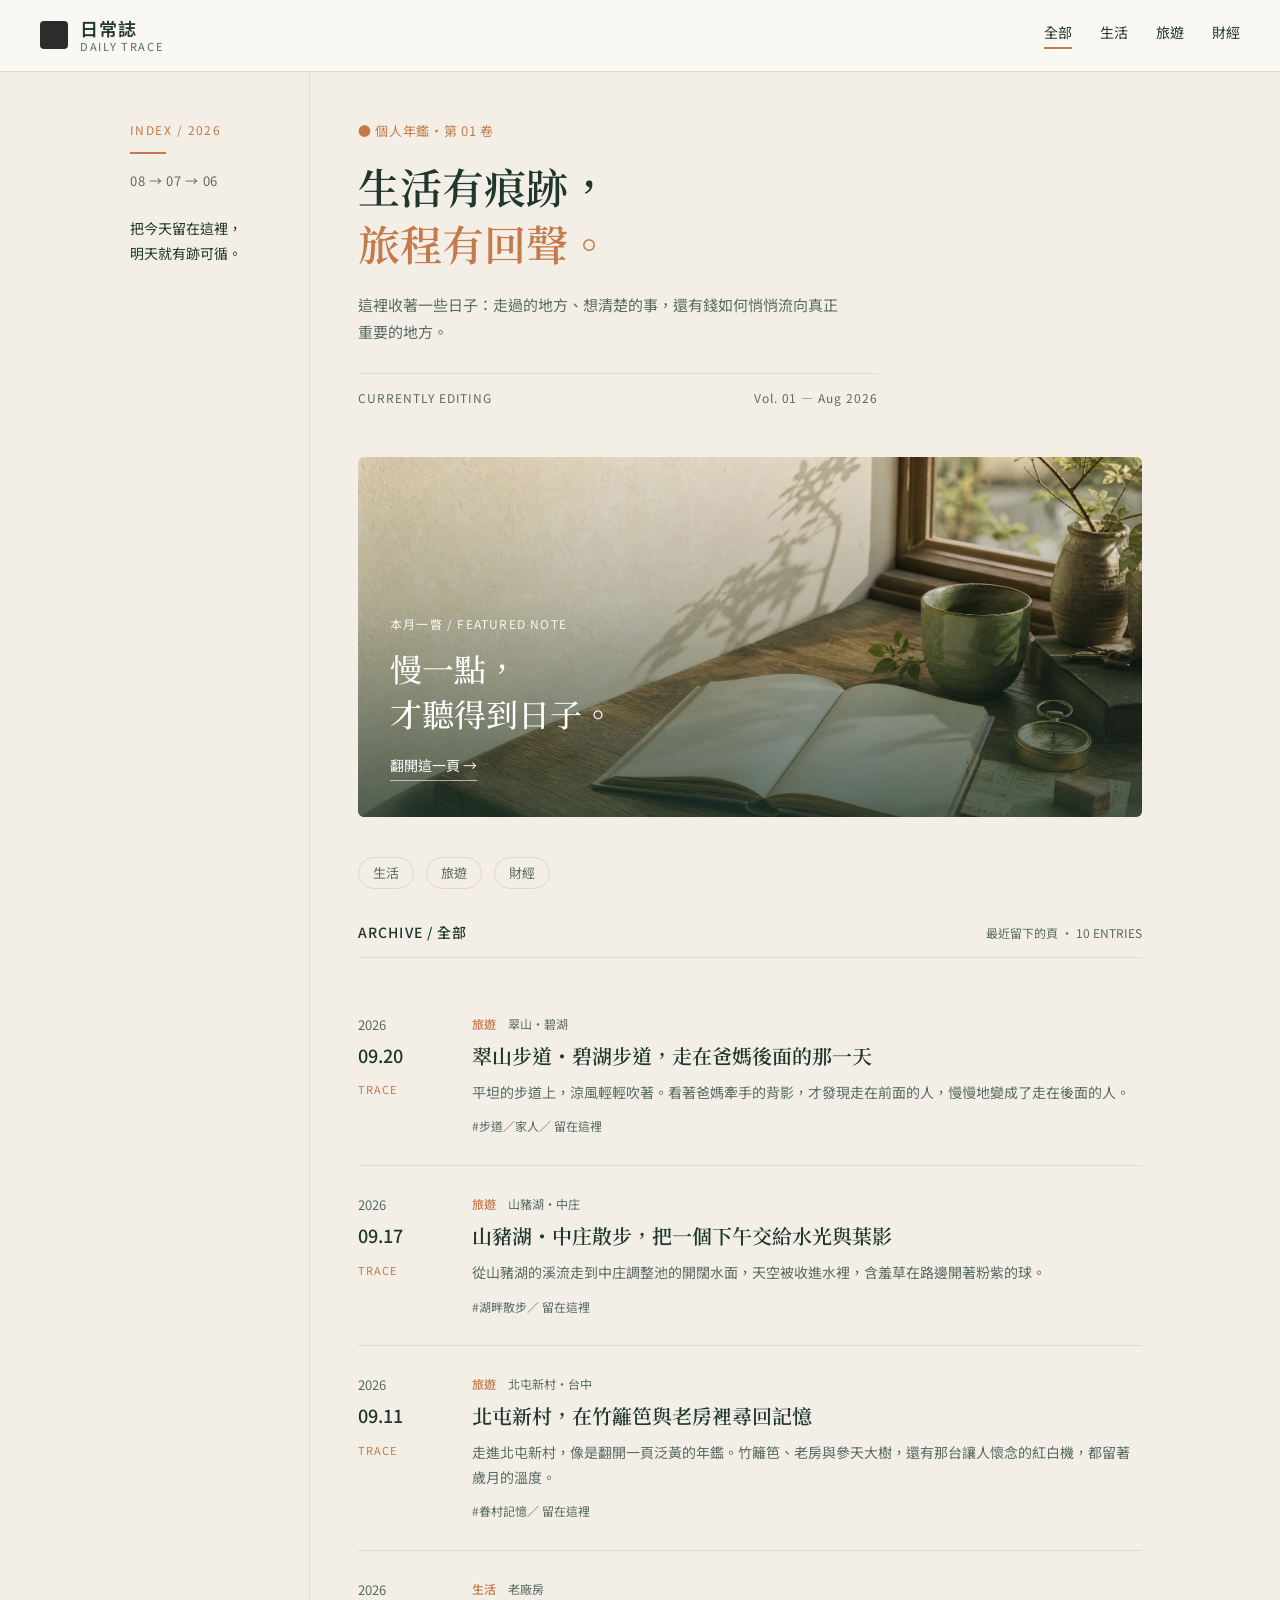
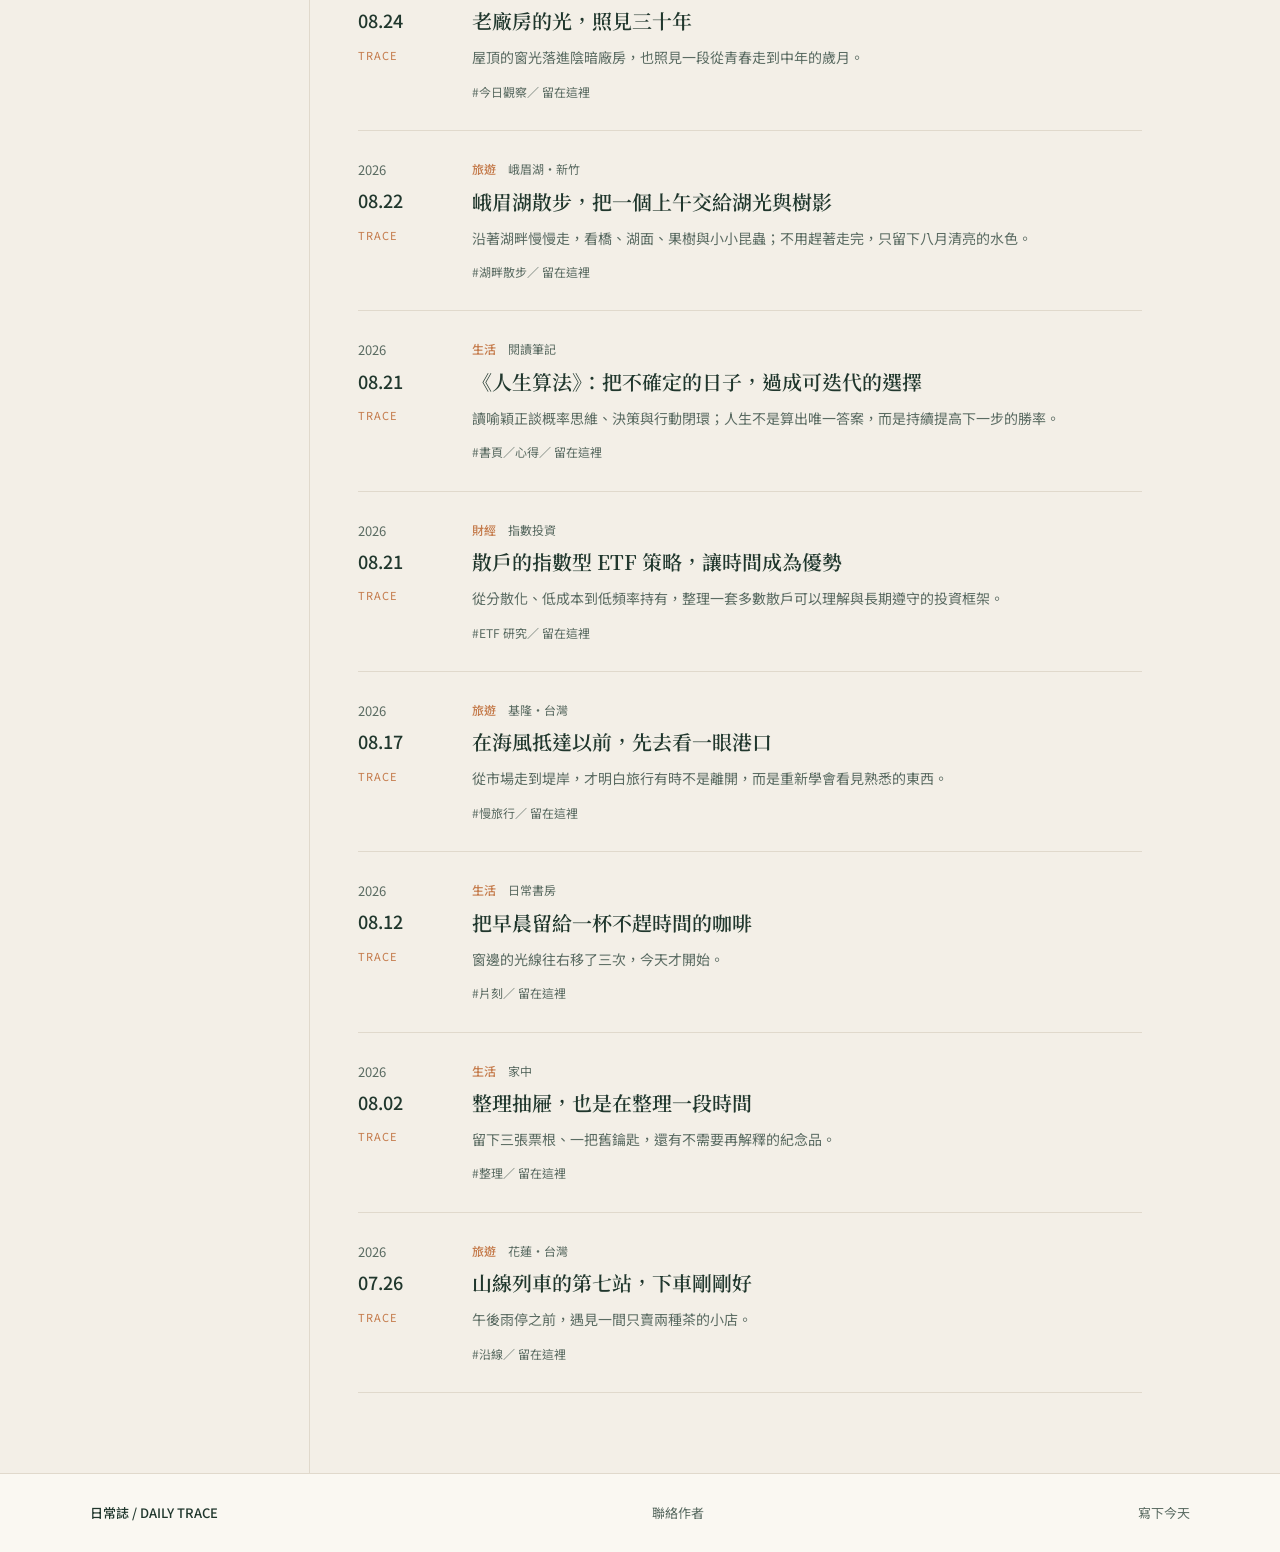
==== index.html @ a3ac6ca4 "etf" ====
<!DOCTYPE html>
<html lang="zh-Hant">
<head>
  <meta charset="UTF-8">
  <meta name="viewport" content="width=device-width, initial-scale=1.0">
  <title>日常誌｜生活・旅遊・財經記錄</title>
  <link rel="preconnect" href="https://fonts.googleapis.com">
  <link rel="preconnect" href="https://fonts.gstatic.com" crossorigin>
  <link href="https://fonts.googleapis.com/css2?family=Noto+Sans+TC:wght@300;400;500;700&family=Noto+Serif+TC:wght@400;600;700&display=swap" rel="stylesheet">
  <link rel="stylesheet" href="style.css">
</head>
<body>

  <!-- 頂部導覽 -->
  <header class="site-header">
    <div class="logo">
      <div class="logo-mark"></div>
      <div class="logo-text">
        <span class="zh">日常誌</span>
        <span class="en">DAILY TRACE</span>
      </div>
    </div>
    <nav class="nav" id="main-nav">
      <a href="#" data-filter="all" class="active">全部</a>
      <a href="#" data-filter="life">生活</a>
      <a href="#" data-filter="travel">旅遊</a>
      <a href="#" data-filter="finance">財經</a>
    </nav>
  </header>

  <main class="layout">
    <!-- 左側邊欄 -->
    <aside class="sidebar">
      <div class="index-label">INDEX / 2026</div>
      <div class="index-line"></div>
      <div class="index-nums">08 → 07 → 06</div>
      <p class="sidebar-quote">把今天留在這裡，<br>明天就有跡可循。</p>
    </aside>

    <!-- 主要內容 -->
    <section class="content">
      <div class="intro">
        <div class="volume">● 個人年鑑・第 01 卷</div>
        <h1 class="main-title">
          生活有痕跡，<br>
          <span class="accent">旅程有回聲。</span>
        </h1>
        <p class="subtitle">
          這裡收著一些日子：走過的地方、想清楚的事，還有錢如何悄悄流向真正重要的地方。
        </p>
        <div class="meta-row">
          <span>CURRENTLY EDITING</span>
          <span>Vol. 01 — Aug 2026</span>
        </div>
      </div>

      <!-- 本月精選 -->
      <article class="featured">
        <div class="featured-image">
          <!-- 請把精選圖片命名為 hero.jpg 放在 images 資料夾 -->
          <img src="images/hero.jpg" alt="本月精選" onerror="this.style.display='none'">
          <div class="featured-overlay">
            <div class="featured-label">本月一瞥 / FEATURED NOTE</div>
            <h2>慢一點，<br>才聽得到日子。</h2>
            <a href="#post-featured" class="read-link">翻開這一頁 →</a>
          </div>
        </div>
      </article>

      <!-- 分類標籤 -->
      <div class="category-bar" id="cat-bar">
        <span class="cat" data-filter="life">生活</span>
        <span class="cat" data-filter="travel">旅遊</span>
        <span class="cat" data-filter="finance">財經</span>
      </div>

      <!-- 文章列表 -->
      <div class="archive-header">
        <h3 id="archive-title">ARCHIVE / 全部</h3>
        <div class="archive-meta" id="archive-meta">最近留下的頁 · 10 ENTRIES</div>
      </div>

      <div class="entry-list" id="all">

        <!-- 文章：翠山・碧湖 -->
        <article class="entry" data-cat="travel">
          <div class="entry-date">
            <span class="year">2026</span>
            <span class="day">09.20</span>
            <span class="trace">TRACE</span>
          </div>
          <div class="entry-body">
            <div class="entry-meta">
              <span class="tag">旅遊</span>
              <span class="place">翠山・碧湖</span>
            </div>
            <h3><a href="posts/2026-09-20-cuishan.html">翠山步道・碧湖步道，走在爸媽後面的那一天</a></h3>
            <p>平坦的步道上，涼風輕輕吹著。看著爸媽牽手的背影，才發現走在前面的人，慢慢地變成了走在後面的人。</p>
            <div class="entry-footer">#步道／家人／ 留在這裡</div>
          </div>
        </article>


        <!-- 文章：山豬湖・中庄 -->
        <article class="entry" data-cat="travel">
          <div class="entry-date">
            <span class="year">2026</span>
            <span class="day">09.17</span>
            <span class="trace">TRACE</span>
          </div>
          <div class="entry-body">
            <div class="entry-meta">
              <span class="tag">旅遊</span>
              <span class="place">山豬湖・中庄</span>
            </div>
            <h3><a href="posts/2026-09-17-shanzhu.html">山豬湖・中庄散步，把一個下午交給水光與葉影</a></h3>
            <p>從山豬湖的溪流走到中庄調整池的開闊水面，天空被收進水裡，含羞草在路邊開著粉紫的球。</p>
            <div class="entry-footer">#湖畔散步／ 留在這裡</div>
          </div>
        </article>

        <!-- 文章：北屯新村 -->
        <article class="entry" data-cat="travel">
          <div class="entry-date">
            <span class="year">2026</span>
            <span class="day">09.11</span>
            <span class="trace">TRACE</span>
          </div>
          <div class="entry-body">
            <div class="entry-meta">
              <span class="tag">旅遊</span>
              <span class="place">北屯新村・台中</span>
            </div>
            <h3><a href="posts/2026-09-11-beitun.html">北屯新村，在竹籬笆與老房裡尋回記憶</a></h3>
            <p>走進北屯新村，像是翻開一頁泛黃的年鑑。竹籬笆、老房與參天大樹，還有那台讓人懷念的紅白機，都留著歲月的溫度。</p>
            <div class="entry-footer">#眷村記憶／ 留在這裡</div>
          </div>
        </article>

        <!-- 文章 2 -->
        <article class="entry" data-cat="life">
          <div class="entry-date">
            <span class="year">2026</span>
            <span class="day">08.24</span>
            <span class="trace">TRACE</span>
          </div>
          <div class="entry-body">
            <div class="entry-meta">
              <span class="tag">生活</span>
              <span class="place">老廠房</span>
            </div>
            <h3><a href="posts/2026-08-24-factory.html">老廠房的光，照見三十年</a></h3>
            <p>屋頂的窗光落進陰暗廠房，也照見一段從青春走到中年的歲月。</p>
            <div class="entry-footer">#今日觀察／ 留在這裡</div>
          </div>
        </article>

        <!-- 文章 3 -->
        <article class="entry" data-cat="travel">
          <div class="entry-date">
            <span class="year">2026</span>
            <span class="day">08.22</span>
            <span class="trace">TRACE</span>
          </div>
          <div class="entry-body">
            <div class="entry-meta">
              <span class="tag">旅遊</span>
              <span class="place">峨眉湖・新竹</span>
            </div>
            <h3><a href="posts/2026-08-22-emei.html">峨眉湖散步，把一個上午交給湖光與樹影</a></h3>
            <p>沿著湖畔慢慢走，看橋、湖面、果樹與小小昆蟲；不用趕著走完，只留下八月清亮的水色。</p>
            <div class="entry-footer">#湖畔散步／ 留在這裡</div>
          </div>
        </article>

        <!-- 文章 4 -->
        <article class="entry" data-cat="life">
          <div class="entry-date">
            <span class="year">2026</span>
            <span class="day">08.21</span>
            <span class="trace">TRACE</span>
          </div>
          <div class="entry-body">
            <div class="entry-meta">
              <span class="tag">生活</span>
              <span class="place">閱讀筆記</span>
            </div>
            <h3><a href="#">《人生算法》：把不確定的日子，過成可迭代的選擇</a></h3>
            <p>讀喻穎正談概率思維、決策與行動閉環；人生不是算出唯一答案，而是持續提高下一步的勝率。</p>
            <div class="entry-footer">#書頁／心得／ 留在這裡</div>
          </div>
        </article>

        <!-- 文章 5 -->
        <article class="entry" data-cat="finance">
          <div class="entry-date">
            <span class="year">2026</span>
            <span class="day">08.21</span>
            <span class="trace">TRACE</span>
          </div>
          <div class="entry-body">
            <div class="entry-meta">
              <span class="tag">財經</span>
              <span class="place">指數投資</span>
            </div>

            <h3><a href="posts/2026-08-21-etf.html">散戶的指數型 ETF 策略，讓時間成為優勢</a></h3>
            <p>從分散化、低成本到低頻率持有，整理一套多數散戶可以理解與長期遵守的投資框架。</p>
            <div class="entry-footer">#ETF 研究／ 留在這裡</div>
          </div>
        </article>

        <!-- 文章 6 -->
        <article class="entry" data-cat="travel">
          <div class="entry-date">
            <span class="year">2026</span>
            <span class="day">08.17</span>
            <span class="trace">TRACE</span>
          </div>
          <div class="entry-body">
            <div class="entry-meta">
              <span class="tag">旅遊</span>
              <span class="place">基隆・台灣</span>
            </div>
            <h3><a href="#">在海風抵達以前，先去看一眼港口</a></h3>
            <p>從市場走到堤岸，才明白旅行有時不是離開，而是重新學會看見熟悉的東西。</p>
            <div class="entry-footer">#慢旅行／ 留在這裡</div>
          </div>
        </article>

        <!-- 文章 7 -->
        <article class="entry" data-cat="life">
          <div class="entry-date">
            <span class="year">2026</span>
            <span class="day">08.12</span>
            <span class="trace">TRACE</span>
          </div>
          <div class="entry-body">
            <div class="entry-meta">
              <span class="tag">生活</span>
              <span class="place">日常書房</span>
            </div>
            <h3><a href="#">把早晨留給一杯不趕時間的咖啡</a></h3>
            <p>窗邊的光線往右移了三次，今天才開始。</p>
            <div class="entry-footer">#片刻／ 留在這裡</div>
          </div>
        </article>

        <!-- 文章 8 -->
        <article class="entry" data-cat="life">
          <div class="entry-date">
            <span class="year">2026</span>
            <span class="day">08.02</span>
            <span class="trace">TRACE</span>
          </div>
          <div class="entry-body">
            <div class="entry-meta">
              <span class="tag">生活</span>
              <span class="place">家中</span>
            </div>
            <h3><a href="#">整理抽屜，也是在整理一段時間</a></h3>
            <p>留下三張票根、一把舊鑰匙，還有不需要再解釋的紀念品。</p>
            <div class="entry-footer">#整理／ 留在這裡</div>
          </div>
        </article>

        <!-- 文章 9 -->
        <article class="entry" data-cat="travel">
          <div class="entry-date">
            <span class="year">2026</span>
            <span class="day">07.26</span>
            <span class="trace">TRACE</span>
          </div>
          <div class="entry-body">
            <div class="entry-meta">
              <span class="tag">旅遊</span>
              <span class="place">花蓮・台灣</span>
            </div>
            <h3><a href="#">山線列車的第七站，下車剛剛好</a></h3>
            <p>午後雨停之前，遇見一間只賣兩種茶的小店。</p>
            <div class="entry-footer">#沿線／ 留在這裡</div>
          </div>
        </article>

      </div>
    </section>
  </main>

  <footer class="site-footer">
    <div class="footer-inner">
      <div class="footer-logo">日常誌 / DAILY TRACE</div>
      <a href="mailto:bonic1001c@gmail.com">聯絡作者</a>
      <span class="footer-note">寫下今天</span>
    </div>
  </footer>

  <script>
    (function () {
      const labels = {
        all: '全部',
        life: '生活',
        travel: '旅遊',
        finance: '財經'
      };

      function filterEntries(cat) {
        const entries = document.querySelectorAll('.entry');
        let visible = 0;

        entries.forEach(function (el) {
          const match = cat === 'all' || el.getAttribute('data-cat') === cat;
          el.style.display = match ? '' : 'none';
          if (match) visible++;
        });

        // 更新標題與數量
        const title = document.getElementById('archive-title');
        const meta = document.getElementById('archive-meta');
        if (title) title.textContent = 'ARCHIVE / ' + (labels[cat] || cat);
        if (meta) meta.textContent = '最近留下的頁 · ' + visible + ' ENTRIES';

        // 更新導覽 active
        document.querySelectorAll('#main-nav a').forEach(function (a) {
          a.classList.toggle('active', a.getAttribute('data-filter') === cat);
        });

        // 更新分類標籤 active
        document.querySelectorAll('#cat-bar .cat').forEach(function (span) {
          span.classList.toggle('active', span.getAttribute('data-filter') === cat);
        });
      }

      // 頂部導覽
      document.querySelectorAll('#main-nav a').forEach(function (a) {
        a.addEventListener('click', function (e) {
          e.preventDefault();
          filterEntries(a.getAttribute('data-filter'));
        });
      });

      // 分類標籤列
      document.querySelectorAll('#cat-bar .cat').forEach(function (span) {
        span.addEventListener('click', function () {
          filterEntries(span.getAttribute('data-filter'));
        });
      });
    })();
  </script>

</body>
</html>
---- style.css ----
/* ========== 基本設定 ========== */
* {
  margin: 0;
  padding: 0;
  box-sizing: border-box;
}

:root {
  --bg: #f3efe7;
  --bg-soft: #faf8f2;
  --text: #20372d;
  --text-muted: #5a6b62;
  --accent: #c47a4a;
  --accent-soft: #d4a07a;
  --line: #e0d9cc;
  --white: #ffffff;
}

body {
  font-family: "Noto Sans TC", sans-serif;
  background-color: var(--bg);
  color: var(--text);
  line-height: 1.7;
  font-size: 16px;
}

a {
  color: inherit;
  text-decoration: none;
}

a:hover {
  color: var(--accent);
}

img {
  max-width: 100%;
  display: block;
}

/* ========== 頂部導覽 ========== */
.site-header {
  display: flex;
  justify-content: space-between;
  align-items: center;
  padding: 18px 40px;
  background: var(--bg-soft);
  border-bottom: 1px solid var(--line);
  position: sticky;
  top: 0;
  z-index: 100;
}

.logo {
  display: flex;
  align-items: center;
  gap: 12px;
}

.logo-mark {
  width: 28px;
  height: 28px;
  background: #2c2c2c;
  border-radius: 4px;
}

.logo-text {
  display: flex;
  flex-direction: column;
  line-height: 1.2;
}

.logo-text .zh {
  font-size: 18px;
  font-weight: 600;
  letter-spacing: 0.05em;
}

.logo-text .en {
  font-size: 11px;
  letter-spacing: 0.15em;
  color: var(--text-muted);
}

.nav {
  display: flex;
  gap: 28px;
  font-size: 14px;
}

.nav a {
  position: relative;
  padding-bottom: 4px;
}

.nav a.active::after,
.nav a:hover::after {
  content: "";
  position: absolute;
  left: 0;
  bottom: 0;
  width: 100%;
  height: 2px;
  background: var(--accent);
}

/* ========== 主要版面 ========== */
.layout {
  display: grid;
  grid-template-columns: 220px 1fr;
  max-width: 1100px;
  margin: 0 auto;
  min-height: 80vh;
}

/* 左側邊欄 */
.sidebar {
  padding: 48px 28px 40px 40px;
  border-right: 1px solid var(--line);
}

.index-label {
  font-size: 12px;
  letter-spacing: 0.12em;
  color: var(--accent);
  margin-bottom: 12px;
}

.index-line {
  width: 36px;
  height: 2px;
  background: var(--accent);
  margin-bottom: 16px;
}

.index-nums {
  font-size: 13px;
  color: var(--text-muted);
  margin-bottom: 24px;
  letter-spacing: 0.05em;
}

.sidebar-quote {
  font-size: 14px;
  line-height: 1.8;
  color: var(--text);
}

/* 主要內容區 */
.content {
  padding: 48px 48px 80px 48px;
}

.intro {
  margin-bottom: 48px;
}

.volume {
  font-size: 13px;
  color: var(--accent);
  margin-bottom: 16px;
  letter-spacing: 0.05em;
}

.main-title {
  font-family: "Noto Serif TC", serif;
  font-size: 42px;
  font-weight: 600;
  line-height: 1.35;
  margin-bottom: 20px;
}

.main-title .accent {
  color: var(--accent);
}

.subtitle {
  font-size: 15px;
  color: var(--text-muted);
  max-width: 480px;
  margin-bottom: 28px;
  line-height: 1.8;
}

.meta-row {
  display: flex;
  justify-content: space-between;
  font-size: 12px;
  letter-spacing: 0.08em;
  color: var(--text-muted);
  border-top: 1px solid var(--line);
  padding-top: 14px;
  max-width: 520px;
}

/* 精選區塊 */
.featured {
  margin-bottom: 40px;
}

.featured-image {
  position: relative;
  border-radius: 6px;
  overflow: hidden;
  background: #d8d2c6;
  min-height: 320px;
}

.featured-image img {
  width: 100%;
  height: 360px;
  object-fit: cover;
}

.featured-overlay {
  position: absolute;
  inset: 0;
  background: linear-gradient(to top, rgba(32, 55, 45, 0.75) 0%, rgba(32, 55, 45, 0.2) 60%, transparent 100%);
  color: white;
  display: flex;
  flex-direction: column;
  justify-content: flex-end;
  padding: 36px 32px;
}

.featured-label {
  font-size: 12px;
  letter-spacing: 0.1em;
  margin-bottom: 12px;
  opacity: 0.9;
}

.featured-overlay h2 {
  font-family: "Noto Serif TC", serif;
  font-size: 32px;
  font-weight: 500;
  line-height: 1.4;
  margin-bottom: 18px;
}

.read-link {
  font-size: 14px;
  border-bottom: 1px solid rgba(255,255,255,0.6);
  align-self: flex-start;
  padding-bottom: 2px;
}

.read-link:hover {
  color: white;
  border-color: white;
}

/* 分類標籤 */
.category-bar {
  display: flex;
  gap: 12px;
  margin-bottom: 32px;
}

.cat {
  font-size: 13px;
  padding: 4px 14px;
  border: 1px solid var(--line);
  border-radius: 20px;
  color: var(--text-muted);
  cursor: pointer;
  transition: all 0.15s ease;
  user-select: none;
}

.cat:hover {
  border-color: var(--accent);
  color: var(--accent);
}

.cat.active {
  background: var(--accent);
  border-color: var(--accent);
  color: #fff;
}

/* 文章列表標題 */
.archive-header {
  display: flex;
  justify-content: space-between;
  align-items: baseline;
  margin-bottom: 28px;
  padding-bottom: 12px;
  border-bottom: 1px solid var(--line);
}

.archive-header h3 {
  font-size: 14px;
  letter-spacing: 0.08em;
  font-weight: 500;
}

.archive-meta {
  font-size: 12px;
  color: var(--text-muted);
}

/* 單篇文章 */
.entry {
  display: grid;
  grid-template-columns: 90px 1fr;
  gap: 24px;
  padding: 28px 0;
  border-bottom: 1px solid var(--line);
}

.entry-date {
  display: flex;
  flex-direction: column;
  gap: 4px;
  font-size: 13px;
}

.entry-date .year {
  color: var(--text-muted);
}

.entry-date .day {
  font-size: 18px;
  font-weight: 500;
}

.entry-date .trace {
  font-size: 11px;
  letter-spacing: 0.1em;
  color: var(--accent);
  margin-top: 6px;
}

.entry-meta {
  display: flex;
  gap: 12px;
  font-size: 12px;
  margin-bottom: 8px;
}

.entry-meta .tag {
  color: var(--accent);
  font-weight: 500;
}

.entry-meta .place {
  color: var(--text-muted);
}

.entry-body h3 {
  font-family: "Noto Serif TC", serif;
  font-size: 20px;
  font-weight: 600;
  margin-bottom: 10px;
  line-height: 1.4;
}

.entry-body h3 a:hover {
  color: var(--accent);
}

.entry-body p {
  font-size: 14px;
  color: var(--text-muted);
  line-height: 1.75;
  margin-bottom: 12px;
}

.entry-footer {
  font-size: 12px;
  color: var(--text-muted);
}

/* ========== 頁尾 ========== */
.site-footer {
  border-top: 1px solid var(--line);
  background: var(--bg-soft);
  padding: 28px 40px;
}

.footer-inner {
  max-width: 1100px;
  margin: 0 auto;
  display: flex;
  justify-content: space-between;
  align-items: center;
  font-size: 13px;
  color: var(--text-muted);
}

.footer-logo {
  font-weight: 500;
  color: var(--text);
}

/* ========== 手機版 ========== */
@media (max-width: 800px) {
  .site-header {
    padding: 14px 20px;
    flex-direction: column;
    gap: 12px;
  }

  .nav {
    gap: 18px;
    font-size: 13px;
  }

  .layout {
    grid-template-columns: 1fr;
  }

  .sidebar {
    border-right: none;
    border-bottom: 1px solid var(--line);
    padding: 28px 24px;
  }

  .content {
    padding: 32px 24px 60px;
  }

  .main-title {
    font-size: 30px;
  }

  .featured-overlay h2 {
    font-size: 24px;
  }

  .entry {
    grid-template-columns: 70px 1fr;
    gap: 16px;
  }

  .entry-body h3 {
    font-size: 17px;
  }
}
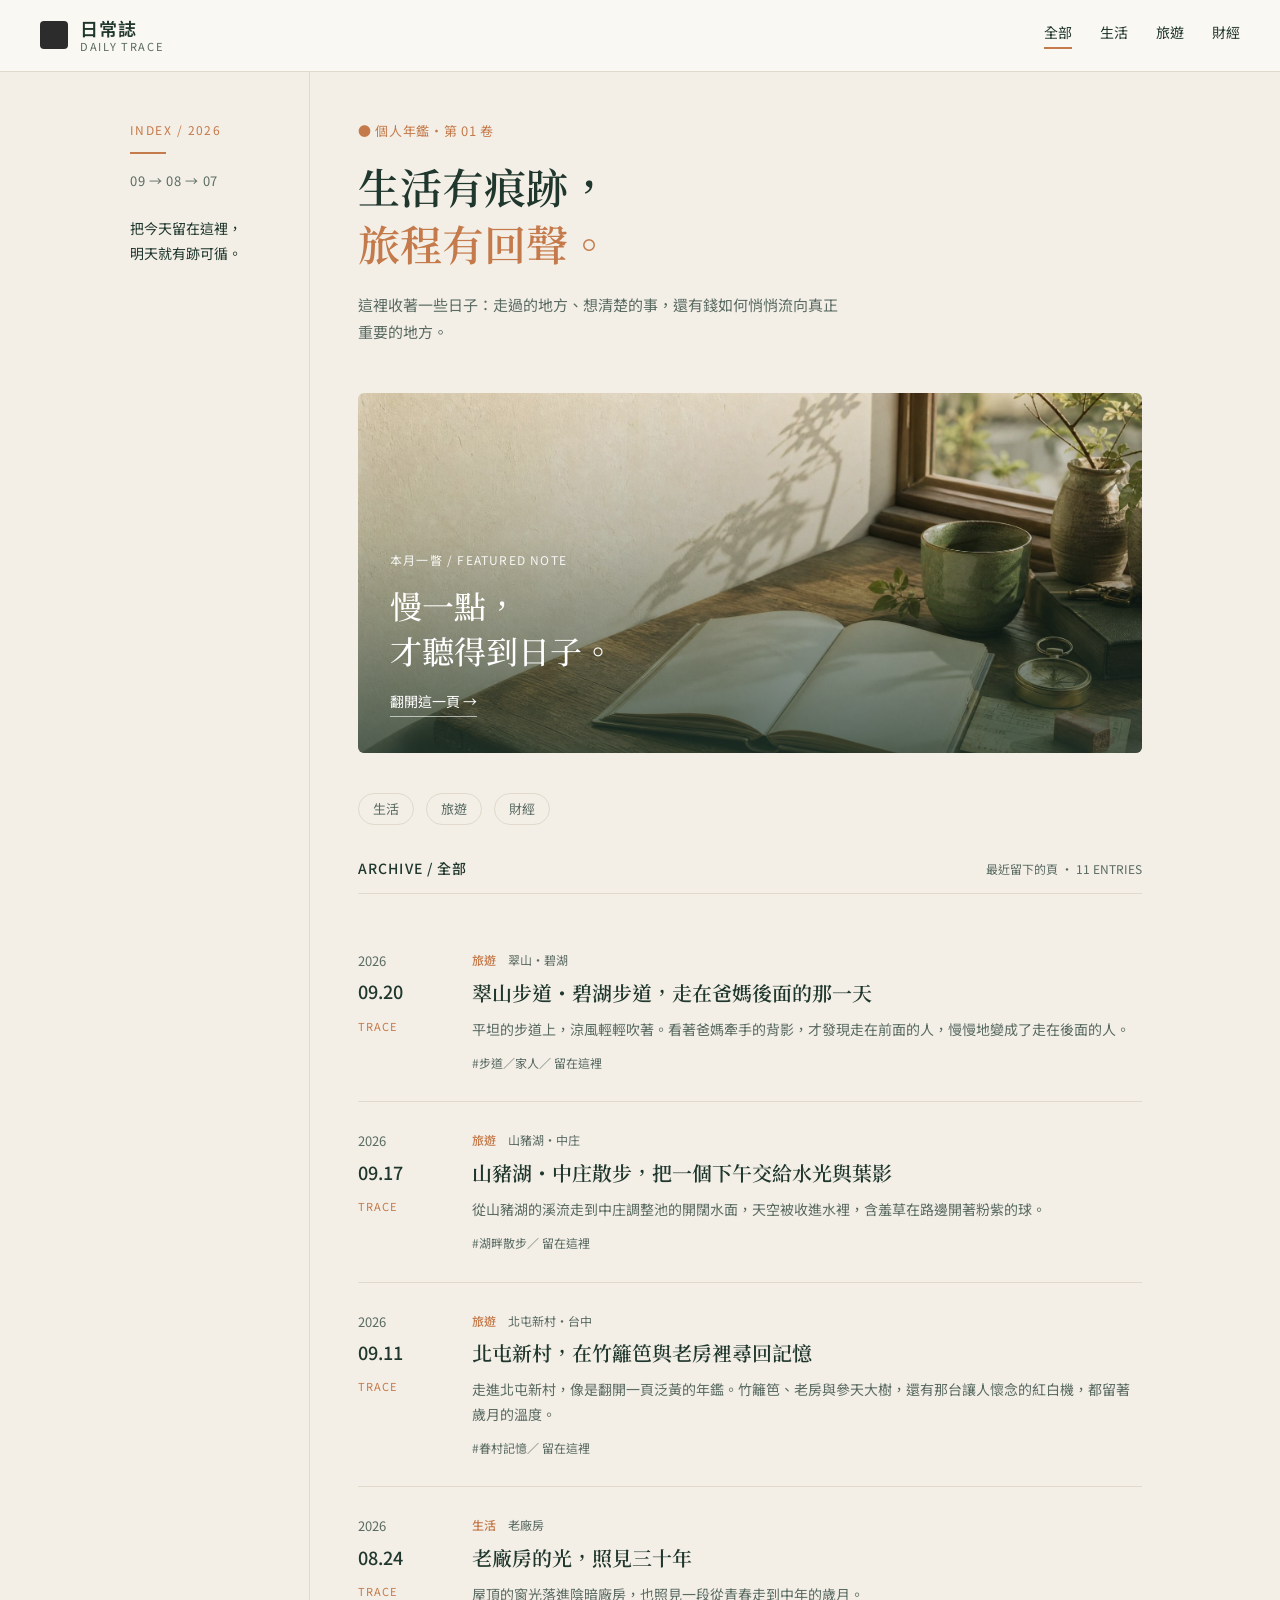
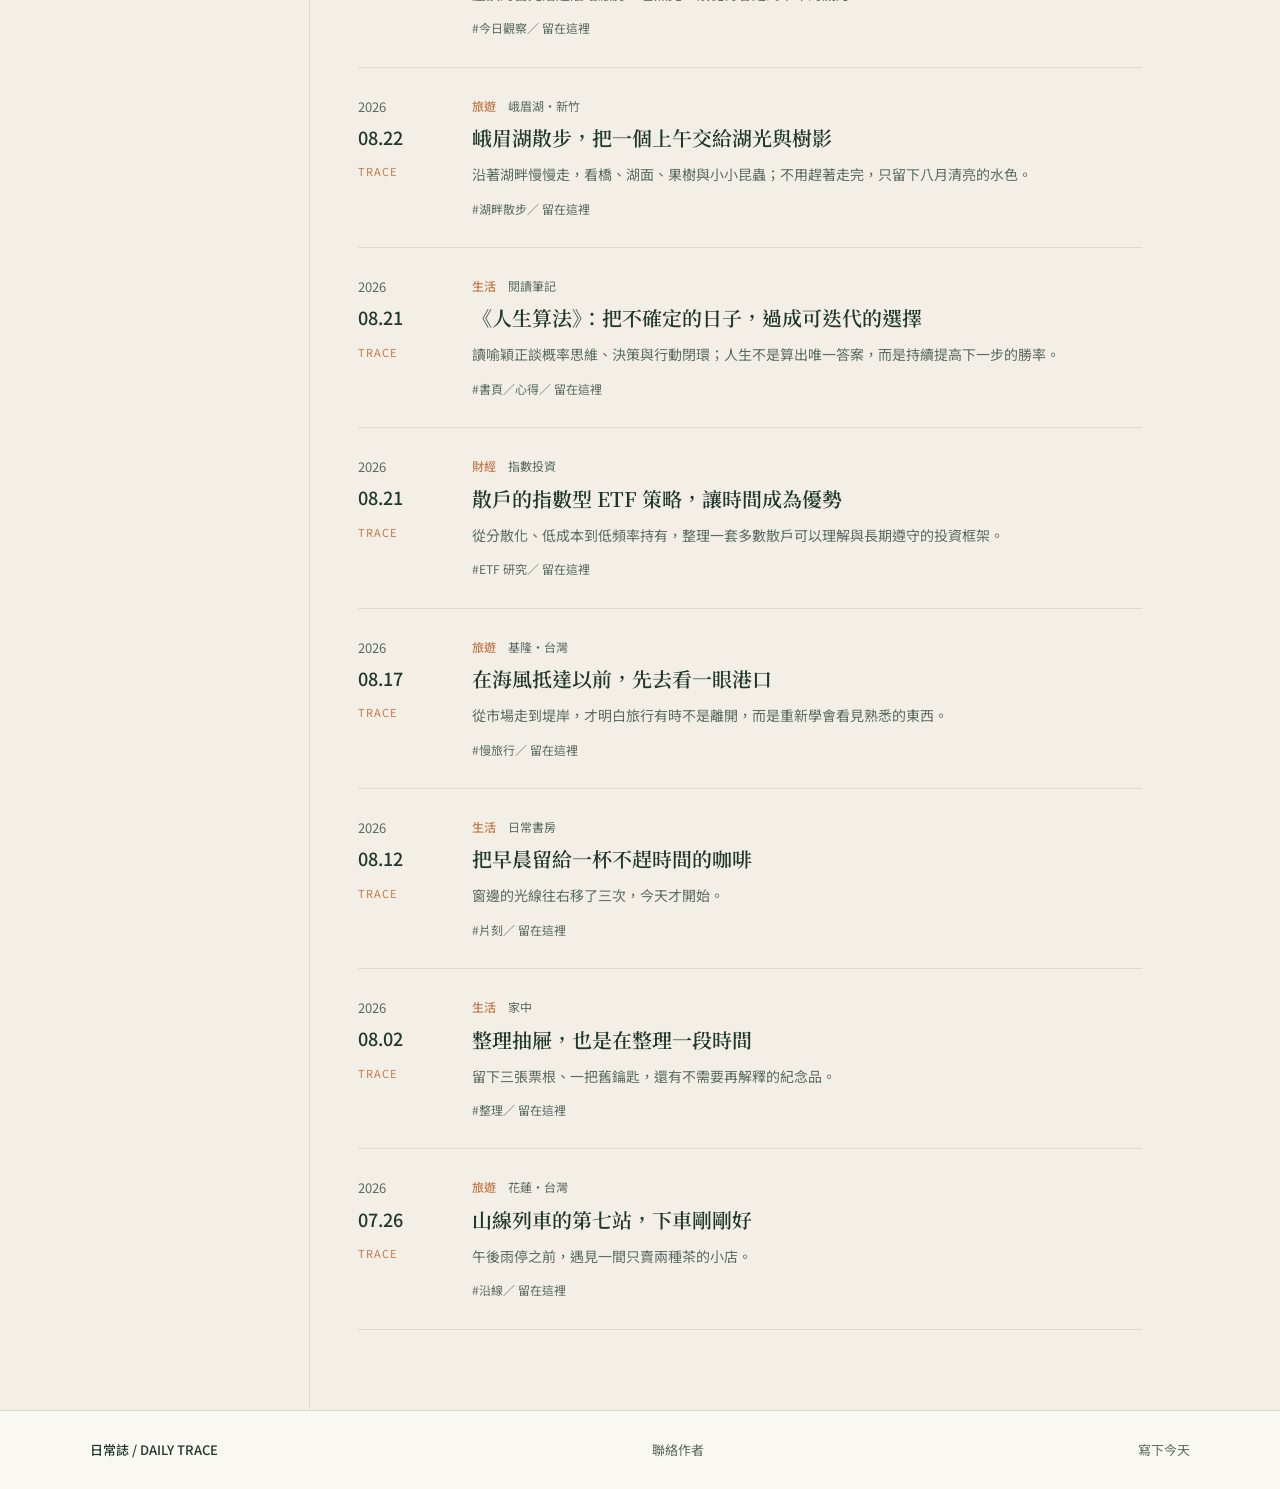
==== commit e6dbb8e1: "人生算法" ====
--- a/index.html
+++ b/index.html
@@ -11,7 +11,6 @@
 </head>
 <body>
 
-  <!-- 頂部導覽 -->
   <header class="site-header">
     <div class="logo">
       <div class="logo-mark"></div>
@@ -29,15 +28,13 @@
   </header>
 
   <main class="layout">
-    <!-- 左側邊欄 -->
     <aside class="sidebar">
       <div class="index-label">INDEX / 2026</div>
       <div class="index-line"></div>
-      <div class="index-nums">08 → 07 → 06</div>
+      <div class="index-nums">09 → 08 → 07</div>
       <p class="sidebar-quote">把今天留在這裡，<br>明天就有跡可循。</p>
     </aside>
 
-    <!-- 主要內容 -->
     <section class="content">
       <div class="intro">
         <div class="volume">● 個人年鑑・第 01 卷</div>
@@ -48,41 +45,32 @@
         <p class="subtitle">
           這裡收著一些日子：走過的地方、想清楚的事，還有錢如何悄悄流向真正重要的地方。
         </p>
-        <div class="meta-row">
-          <span>CURRENTLY EDITING</span>
-          <span>Vol. 01 — Aug 2026</span>
-        </div>
-      </div>
-
-      <!-- 本月精選 -->
+      </div>
+
       <article class="featured">
         <div class="featured-image">
-          <!-- 請把精選圖片命名為 hero.jpg 放在 images 資料夾 -->
           <img src="images/hero.jpg" alt="本月精選" onerror="this.style.display='none'">
           <div class="featured-overlay">
             <div class="featured-label">本月一瞥 / FEATURED NOTE</div>
             <h2>慢一點，<br>才聽得到日子。</h2>
-            <a href="#post-featured" class="read-link">翻開這一頁 →</a>
+            <a href="#all" class="read-link">翻開這一頁 →</a>
           </div>
         </div>
       </article>
 
-      <!-- 分類標籤 -->
       <div class="category-bar" id="cat-bar">
         <span class="cat" data-filter="life">生活</span>
         <span class="cat" data-filter="travel">旅遊</span>
         <span class="cat" data-filter="finance">財經</span>
       </div>
 
-      <!-- 文章列表 -->
       <div class="archive-header">
         <h3 id="archive-title">ARCHIVE / 全部</h3>
-        <div class="archive-meta" id="archive-meta">最近留下的頁 · 10 ENTRIES</div>
+        <div class="archive-meta" id="archive-meta">最近留下的頁 · 11 ENTRIES</div>
       </div>
 
       <div class="entry-list" id="all">
 
-        <!-- 文章：翠山・碧湖 -->
         <article class="entry" data-cat="travel">
           <div class="entry-date">
             <span class="year">2026</span>
@@ -100,8 +88,6 @@
           </div>
         </article>
 
-
-        <!-- 文章：山豬湖・中庄 -->
         <article class="entry" data-cat="travel">
           <div class="entry-date">
             <span class="year">2026</span>
@@ -119,7 +105,6 @@
           </div>
         </article>
 
-        <!-- 文章：北屯新村 -->
         <article class="entry" data-cat="travel">
           <div class="entry-date">
             <span class="year">2026</span>
@@ -137,7 +122,6 @@
           </div>
         </article>
 
-        <!-- 文章 2 -->
         <article class="entry" data-cat="life">
           <div class="entry-date">
             <span class="year">2026</span>
@@ -155,7 +139,6 @@
           </div>
         </article>
 
-        <!-- 文章 3 -->
         <article class="entry" data-cat="travel">
           <div class="entry-date">
             <span class="year">2026</span>
@@ -173,7 +156,6 @@
           </div>
         </article>
 
-        <!-- 文章 4 -->
         <article class="entry" data-cat="life">
           <div class="entry-date">
             <span class="year">2026</span>
@@ -185,13 +167,12 @@
               <span class="tag">生活</span>
               <span class="place">閱讀筆記</span>
             </div>
-            <h3><a href="#">《人生算法》：把不確定的日子，過成可迭代的選擇</a></h3>
+            <h3><a href="posts/2026-08-21-life-algorithm.html">《人生算法》：把不確定的日子，過成可迭代的選擇</a></h3>
             <p>讀喻穎正談概率思維、決策與行動閉環；人生不是算出唯一答案，而是持續提高下一步的勝率。</p>
             <div class="entry-footer">#書頁／心得／ 留在這裡</div>
           </div>
         </article>
 
-        <!-- 文章 5 -->
         <article class="entry" data-cat="finance">
           <div class="entry-date">
             <span class="year">2026</span>
@@ -203,14 +184,12 @@
               <span class="tag">財經</span>
               <span class="place">指數投資</span>
             </div>
-
             <h3><a href="posts/2026-08-21-etf.html">散戶的指數型 ETF 策略，讓時間成為優勢</a></h3>
             <p>從分散化、低成本到低頻率持有，整理一套多數散戶可以理解與長期遵守的投資框架。</p>
             <div class="entry-footer">#ETF 研究／ 留在這裡</div>
           </div>
         </article>
 
-        <!-- 文章 6 -->
         <article class="entry" data-cat="travel">
           <div class="entry-date">
             <span class="year">2026</span>
@@ -228,7 +207,6 @@
           </div>
         </article>
 
-        <!-- 文章 7 -->
         <article class="entry" data-cat="life">
           <div class="entry-date">
             <span class="year">2026</span>
@@ -246,7 +224,6 @@
           </div>
         </article>
 
-        <!-- 文章 8 -->
         <article class="entry" data-cat="life">
           <div class="entry-date">
             <span class="year">2026</span>
@@ -264,7 +241,6 @@
           </div>
         </article>
 
-        <!-- 文章 9 -->
         <article class="entry" data-cat="travel">
           <div class="entry-date">
             <span class="year">2026</span>
@@ -296,49 +272,32 @@
 
   <script>
     (function () {
-      const labels = {
-        all: '全部',
-        life: '生活',
-        travel: '旅遊',
-        finance: '財經'
-      };
-
+      const labels = { all: '全部', life: '生活', travel: '旅遊', finance: '財經' };
       function filterEntries(cat) {
         const entries = document.querySelectorAll('.entry');
         let visible = 0;
-
         entries.forEach(function (el) {
           const match = cat === 'all' || el.getAttribute('data-cat') === cat;
           el.style.display = match ? '' : 'none';
           if (match) visible++;
         });
-
-        // 更新標題與數量
         const title = document.getElementById('archive-title');
         const meta = document.getElementById('archive-meta');
         if (title) title.textContent = 'ARCHIVE / ' + (labels[cat] || cat);
         if (meta) meta.textContent = '最近留下的頁 · ' + visible + ' ENTRIES';
-
-        // 更新導覽 active
         document.querySelectorAll('#main-nav a').forEach(function (a) {
           a.classList.toggle('active', a.getAttribute('data-filter') === cat);
         });
-
-        // 更新分類標籤 active
         document.querySelectorAll('#cat-bar .cat').forEach(function (span) {
           span.classList.toggle('active', span.getAttribute('data-filter') === cat);
         });
       }
-
-      // 頂部導覽
       document.querySelectorAll('#main-nav a').forEach(function (a) {
         a.addEventListener('click', function (e) {
           e.preventDefault();
           filterEntries(a.getAttribute('data-filter'));
         });
       });
-
-      // 分類標籤列
       document.querySelectorAll('#cat-bar .cat').forEach(function (span) {
         span.addEventListener('click', function () {
           filterEntries(span.getAttribute('data-filter'));
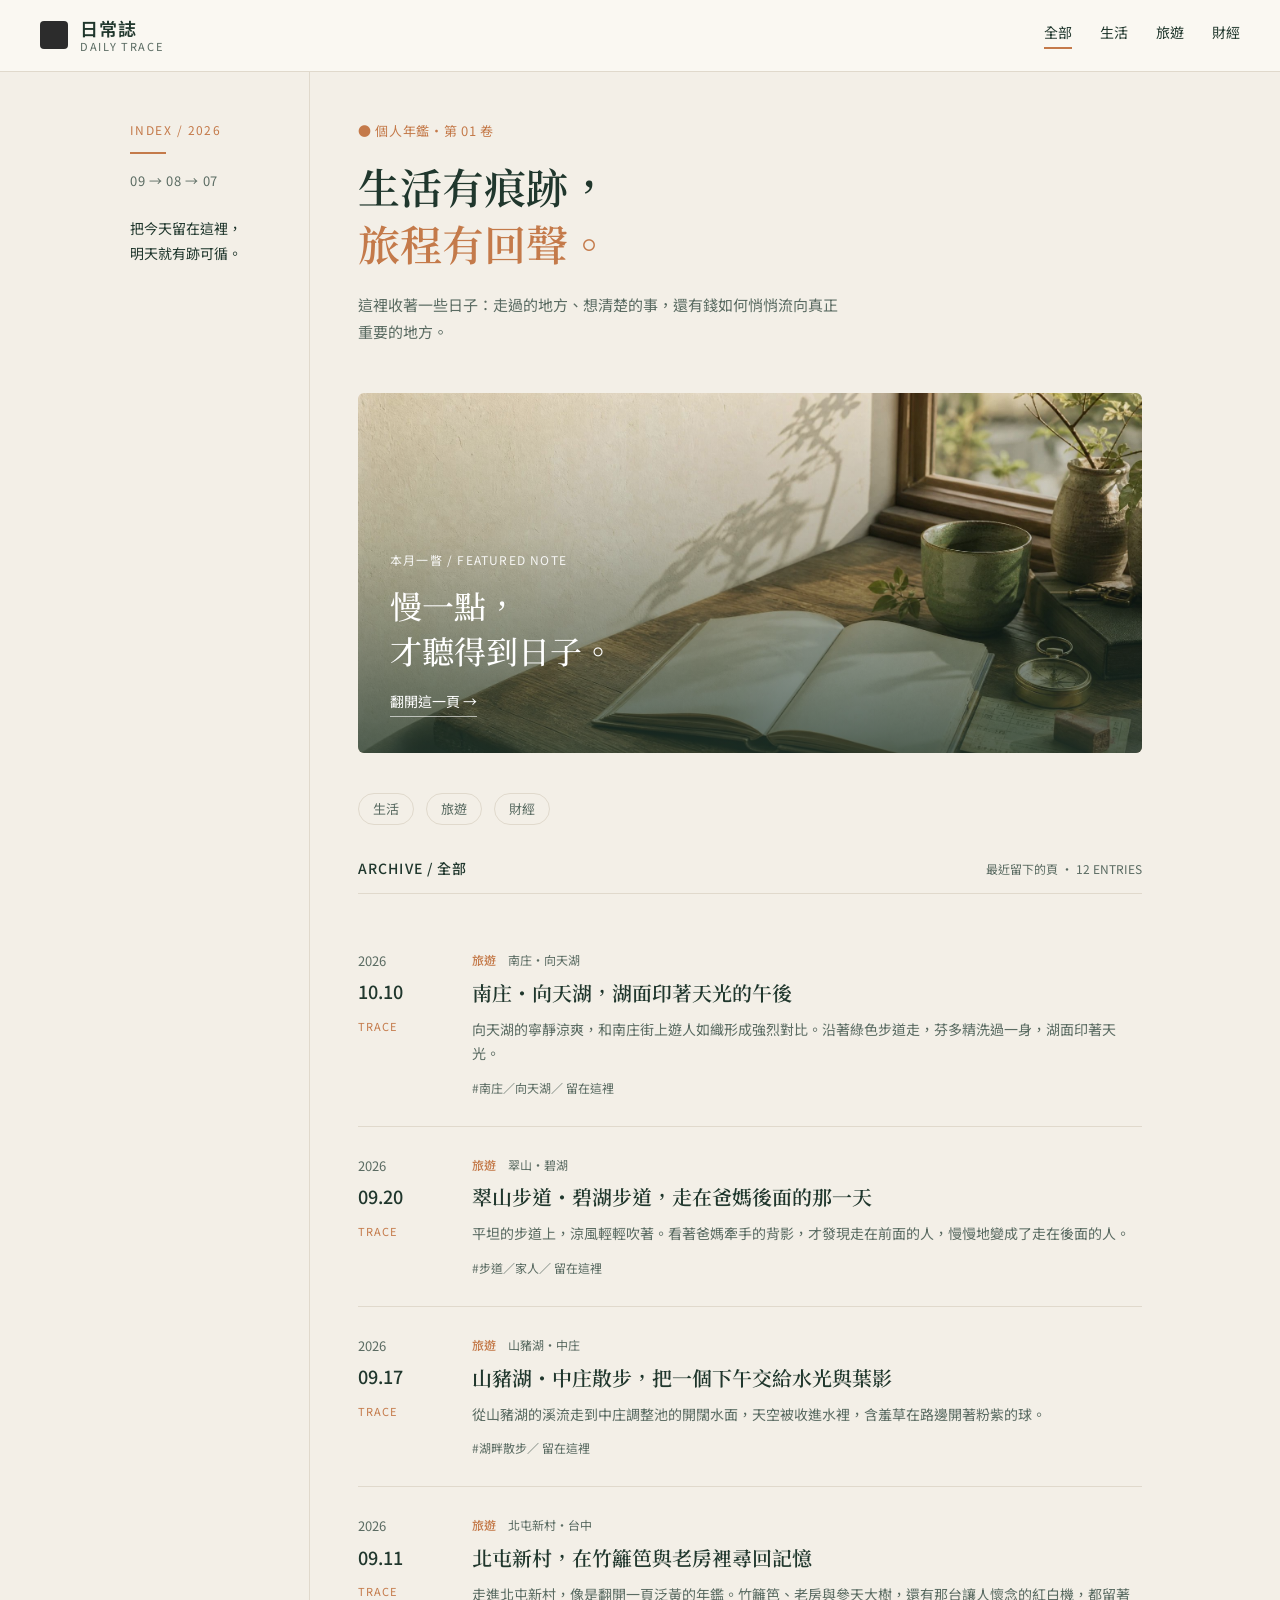
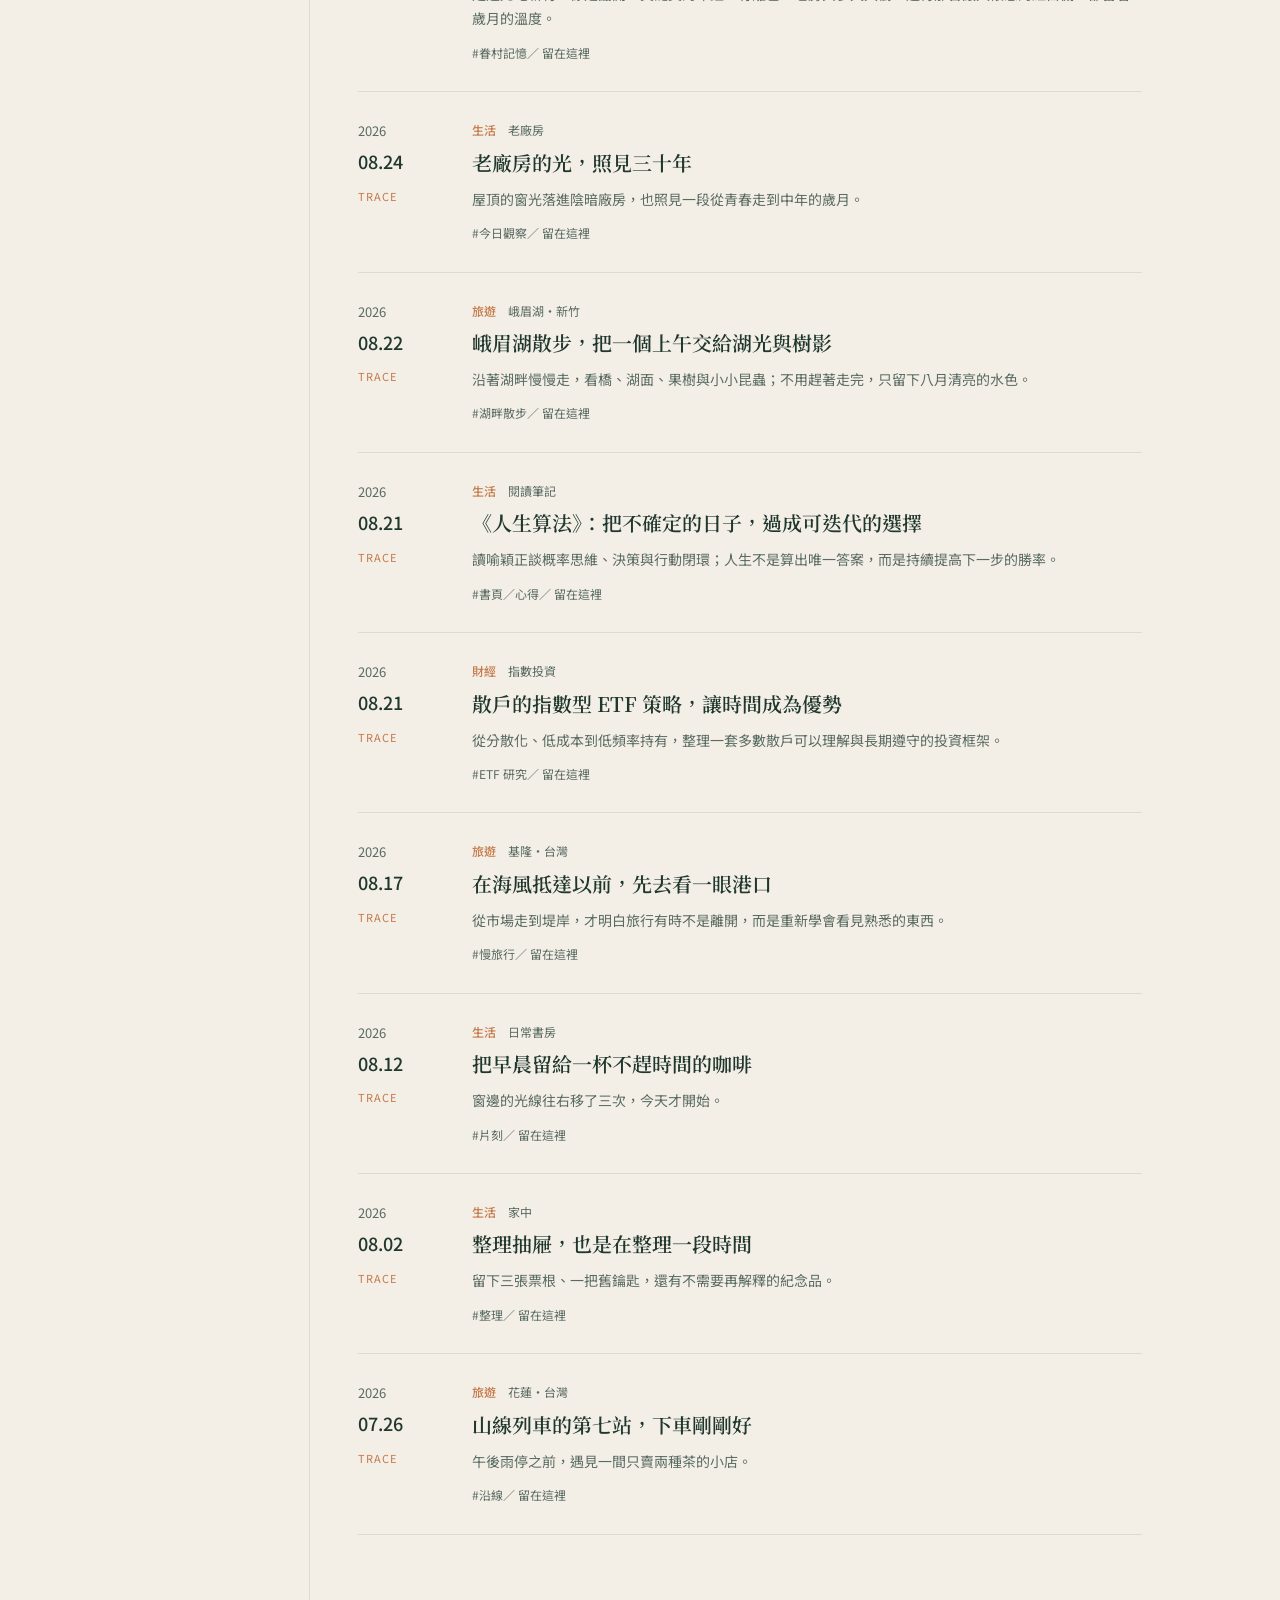
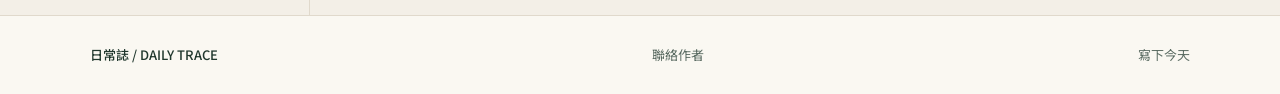
==== commit 29c4da03: "向天湖20261010" ====
--- a/index.html
+++ b/index.html
@@ -66,10 +66,27 @@
 
       <div class="archive-header">
         <h3 id="archive-title">ARCHIVE / 全部</h3>
-        <div class="archive-meta" id="archive-meta">最近留下的頁 · 11 ENTRIES</div>
+        <div class="archive-meta" id="archive-meta">最近留下的頁 · 12 ENTRIES</div>
       </div>
 
       <div class="entry-list" id="all">
+
+        <article class="entry" data-cat="travel">
+          <div class="entry-date">
+            <span class="year">2026</span>
+            <span class="day">10.10</span>
+            <span class="trace">TRACE</span>
+          </div>
+          <div class="entry-body">
+            <div class="entry-meta">
+              <span class="tag">旅遊</span>
+              <span class="place">南庄・向天湖</span>
+            </div>
+            <h3><a href="posts/2026-10-10-xiangtian.html">南庄・向天湖，湖面印著天光的午後</a></h3>
+            <p>向天湖的寧靜涼爽，和南庄街上遊人如織形成強烈對比。沿著綠色步道走，芬多精洗過一身，湖面印著天光。</p>
+            <div class="entry-footer">#南庄／向天湖／ 留在這裡</div>
+          </div>
+        </article>
 
         <article class="entry" data-cat="travel">
           <div class="entry-date">
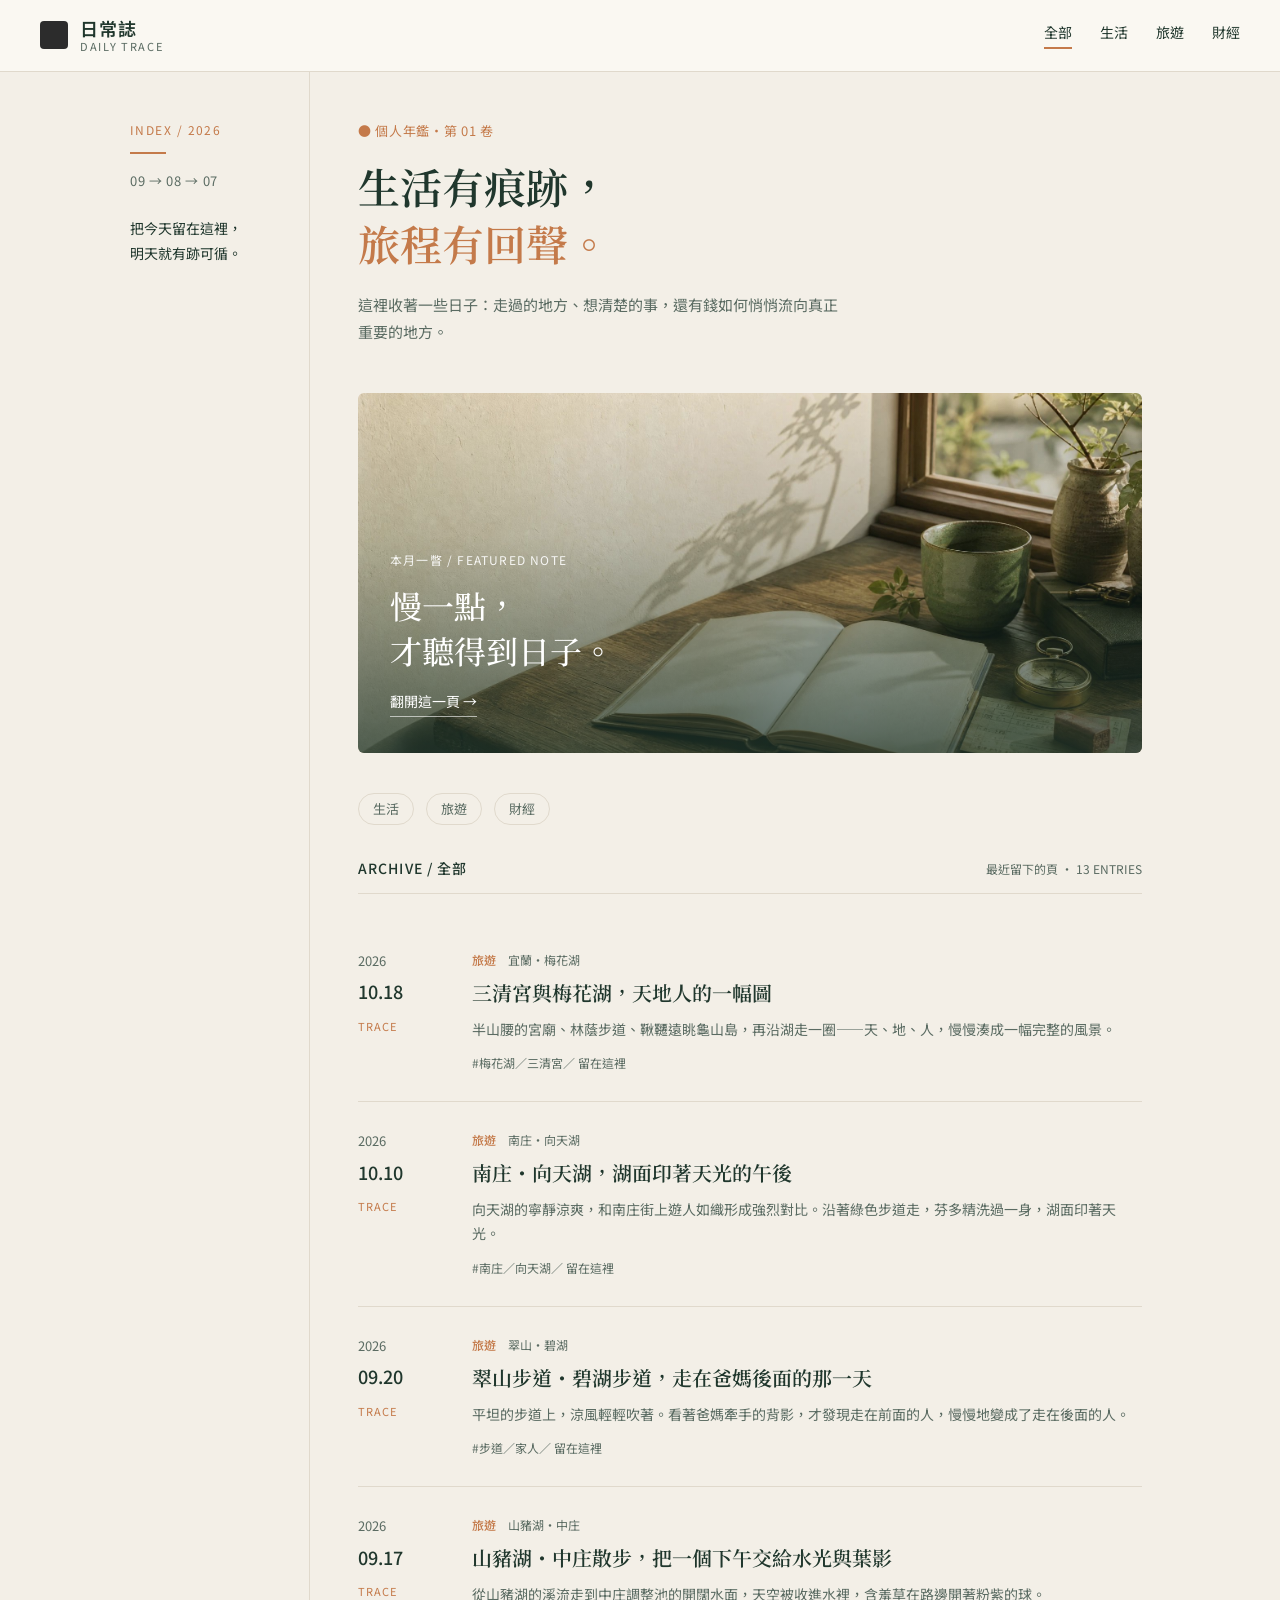
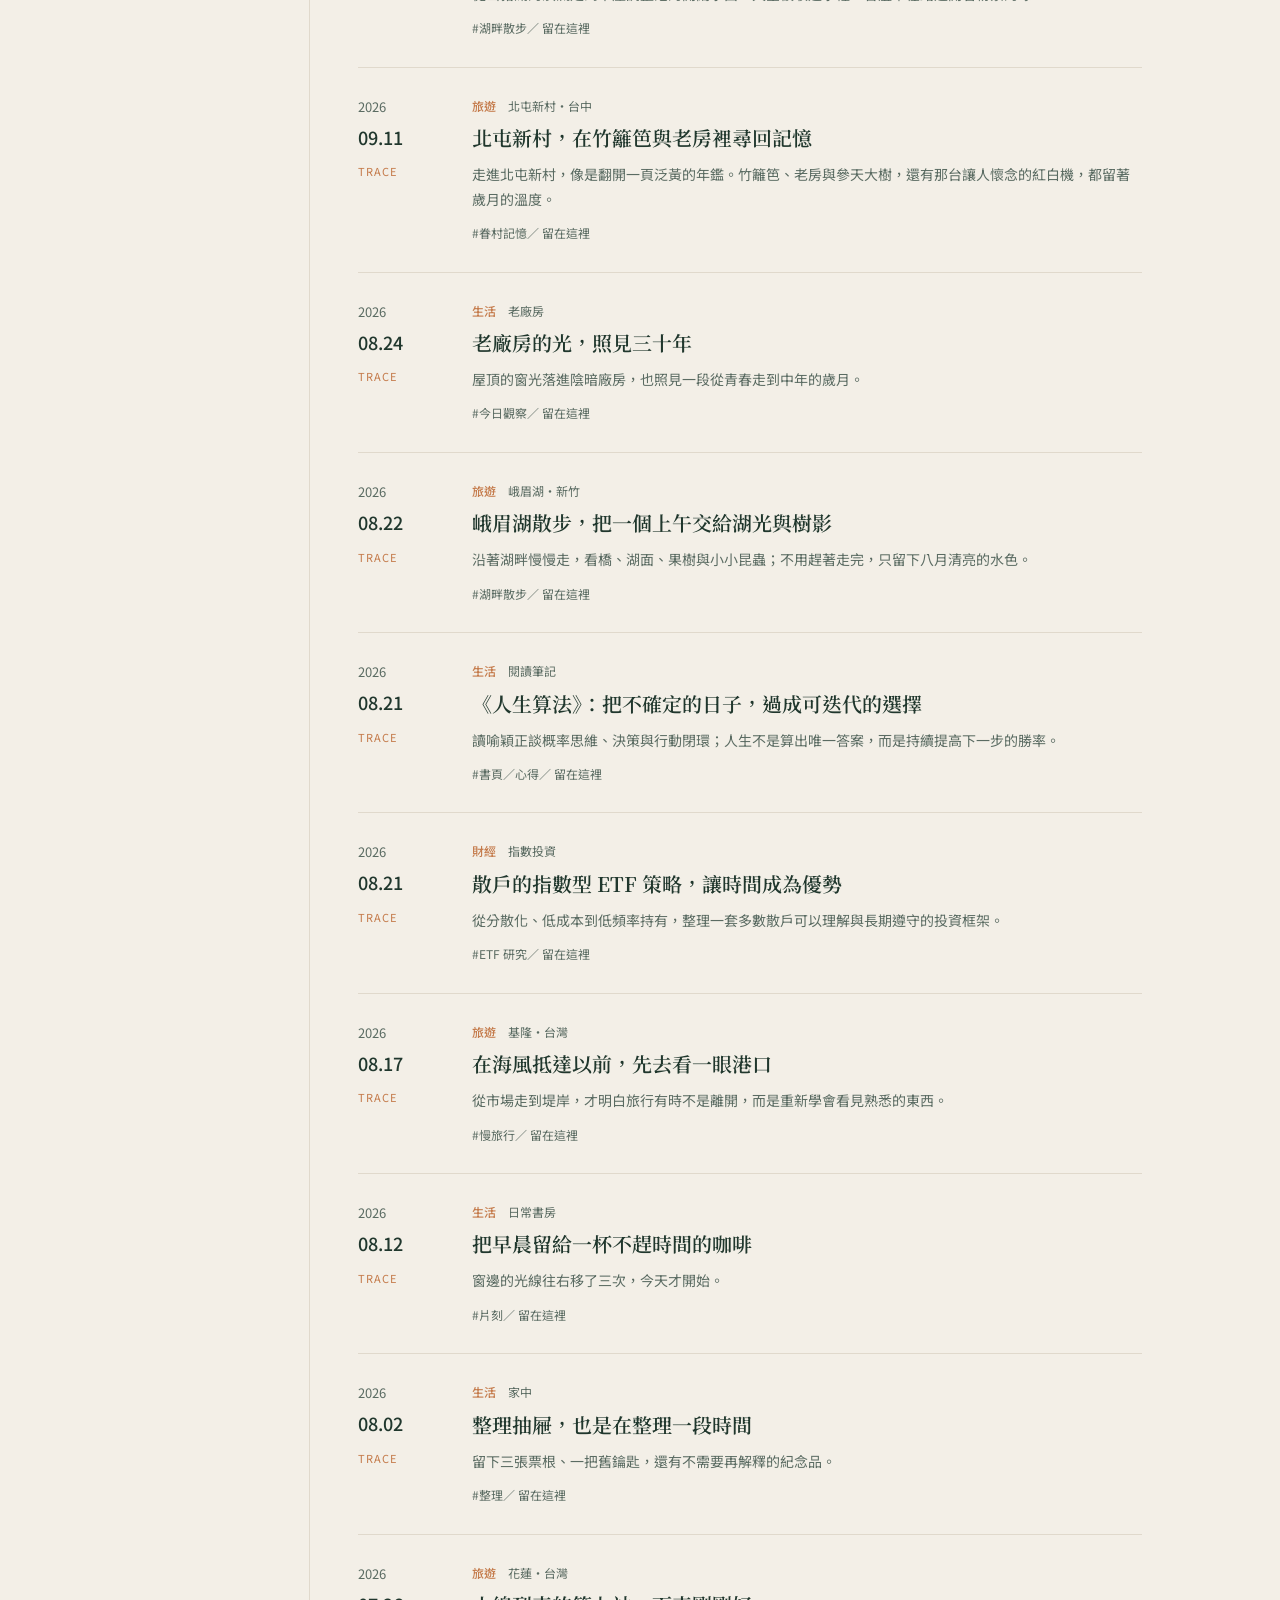
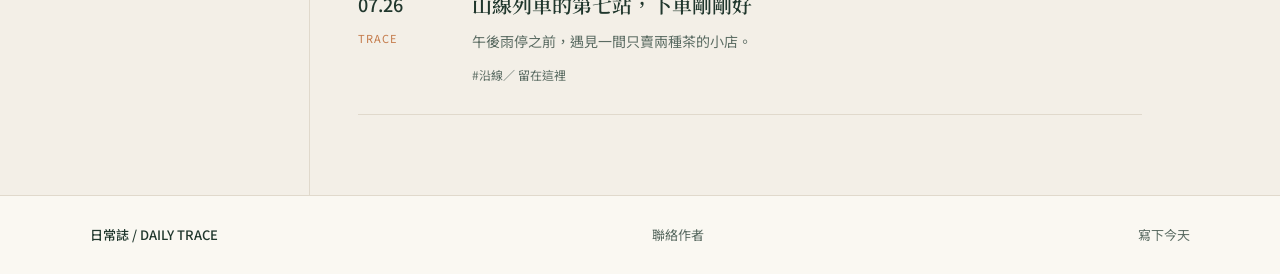
==== commit ef00133e: "三清宮" ====
--- a/index.html
+++ b/index.html
@@ -66,10 +66,27 @@
 
       <div class="archive-header">
         <h3 id="archive-title">ARCHIVE / 全部</h3>
-        <div class="archive-meta" id="archive-meta">最近留下的頁 · 12 ENTRIES</div>
+        <div class="archive-meta" id="archive-meta">最近留下的頁 · 13 ENTRIES</div>
       </div>
 
       <div class="entry-list" id="all">
+
+        <article class="entry" data-cat="travel">
+          <div class="entry-date">
+            <span class="year">2026</span>
+            <span class="day">10.18</span>
+            <span class="trace">TRACE</span>
+          </div>
+          <div class="entry-body">
+            <div class="entry-meta">
+              <span class="tag">旅遊</span>
+              <span class="place">宜蘭・梅花湖</span>
+            </div>
+            <h3><a href="posts/2026-10-18-meihua.html">三清宮與梅花湖，天地人的一幅圖</a></h3>
+            <p>半山腰的宮廟、林蔭步道、鞦韆遠眺龜山島，再沿湖走一圈——天、地、人，慢慢湊成一幅完整的風景。</p>
+            <div class="entry-footer">#梅花湖／三清宮／ 留在這裡</div>
+          </div>
+        </article>
 
         <article class="entry" data-cat="travel">
           <div class="entry-date">
--- a/style.css
+++ b/style.css
@@ -113,7 +113,6 @@
   min-height: 80vh;
 }
 
-/* 左側邊欄 */
 .sidebar {
   padding: 48px 28px 40px 40px;
   border-right: 1px solid var(--line);
@@ -146,7 +145,6 @@
   color: var(--text);
 }
 
-/* 主要內容區 */
 .content {
   padding: 48px 48px 80px 48px;
 }
@@ -193,7 +191,6 @@
   max-width: 520px;
 }
 
-/* 精選區塊 */
 .featured {
   margin-bottom: 40px;
 }
@@ -250,7 +247,6 @@
   border-color: white;
 }
 
-/* 分類標籤 */
 .category-bar {
   display: flex;
   gap: 12px;
@@ -279,7 +275,6 @@
   color: #fff;
 }
 
-/* 文章列表標題 */
 .archive-header {
   display: flex;
   justify-content: space-between;
@@ -300,7 +295,6 @@
   color: var(--text-muted);
 }
 
-/* 單篇文章 */
 .entry {
   display: grid;
   grid-template-columns: 90px 1fr;
@@ -372,7 +366,6 @@
   color: var(--text-muted);
 }
 
-/* ========== 頁尾 ========== */
 .site-footer {
   border-top: 1px solid var(--line);
   background: var(--bg-soft);
@@ -394,7 +387,6 @@
   color: var(--text);
 }
 
-/* ========== 手機版 ========== */
 @media (max-width: 800px) {
   .site-header {
     padding: 14px 20px;
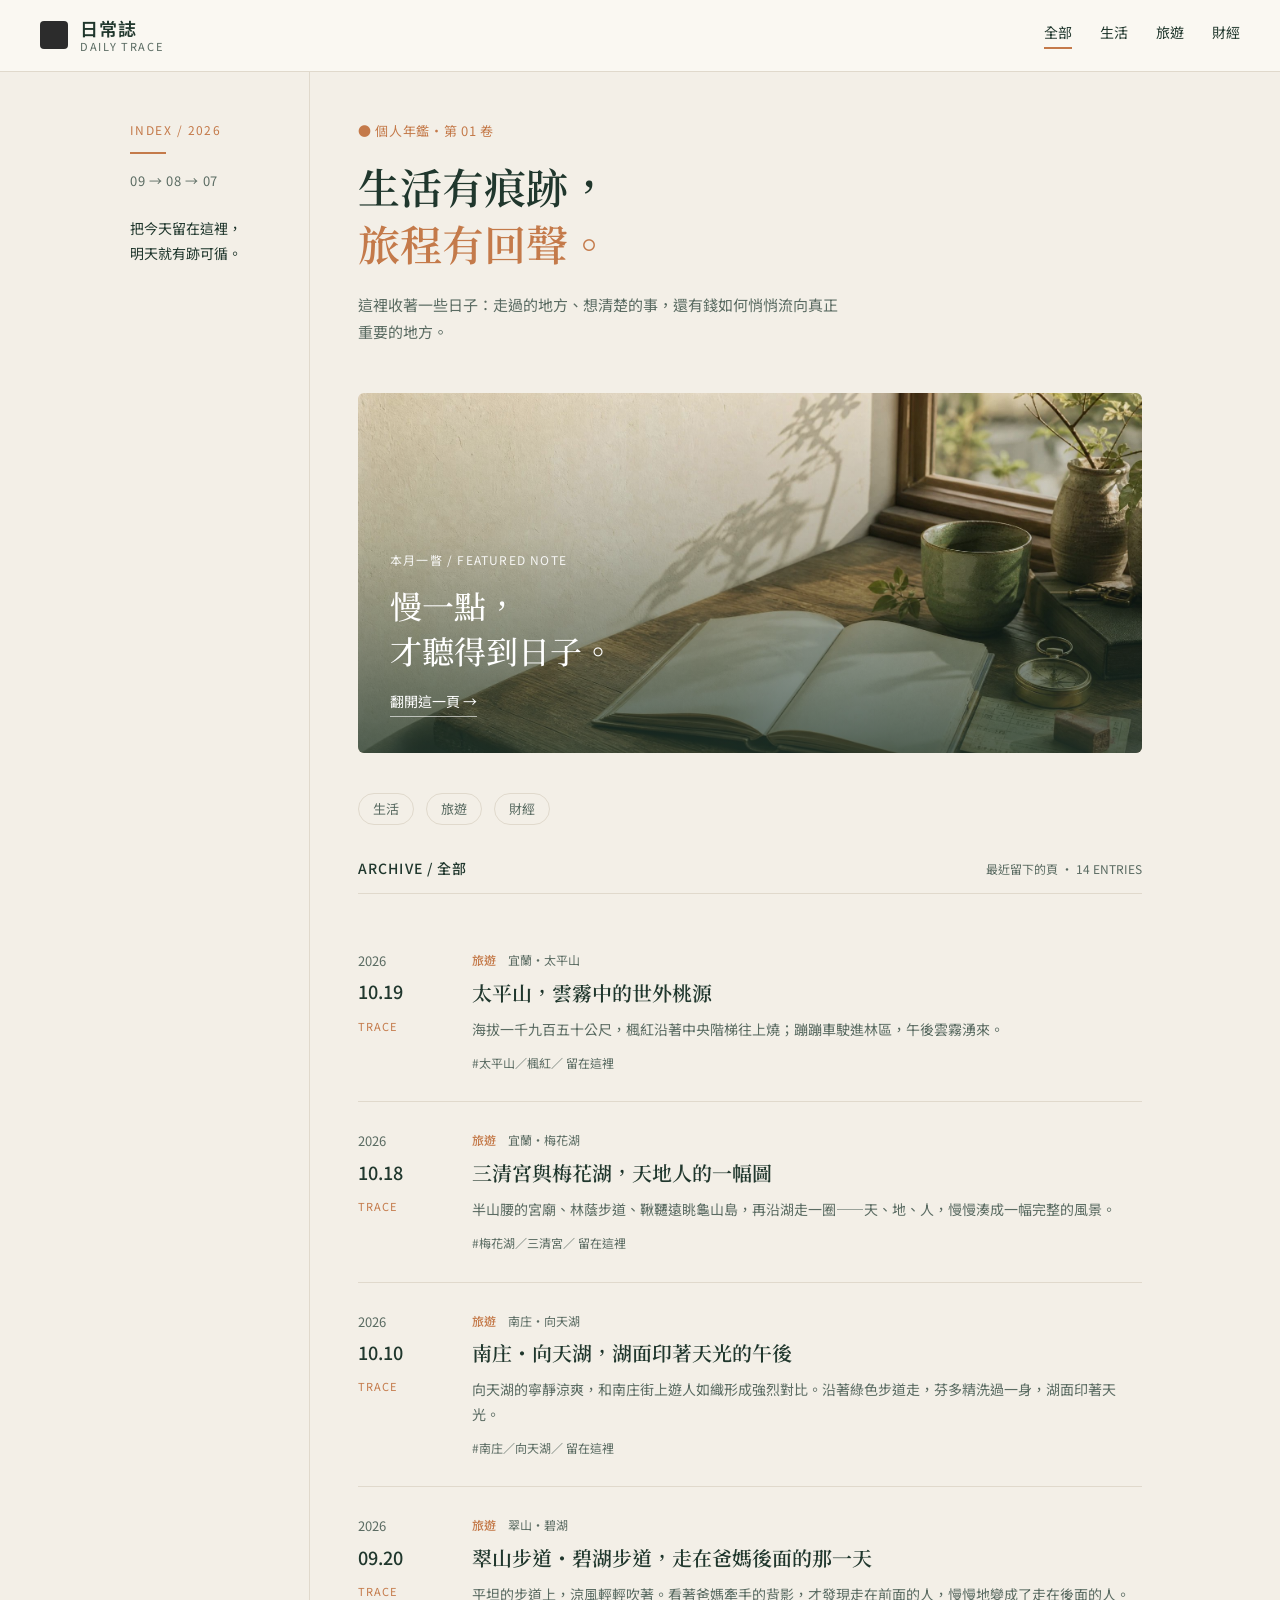
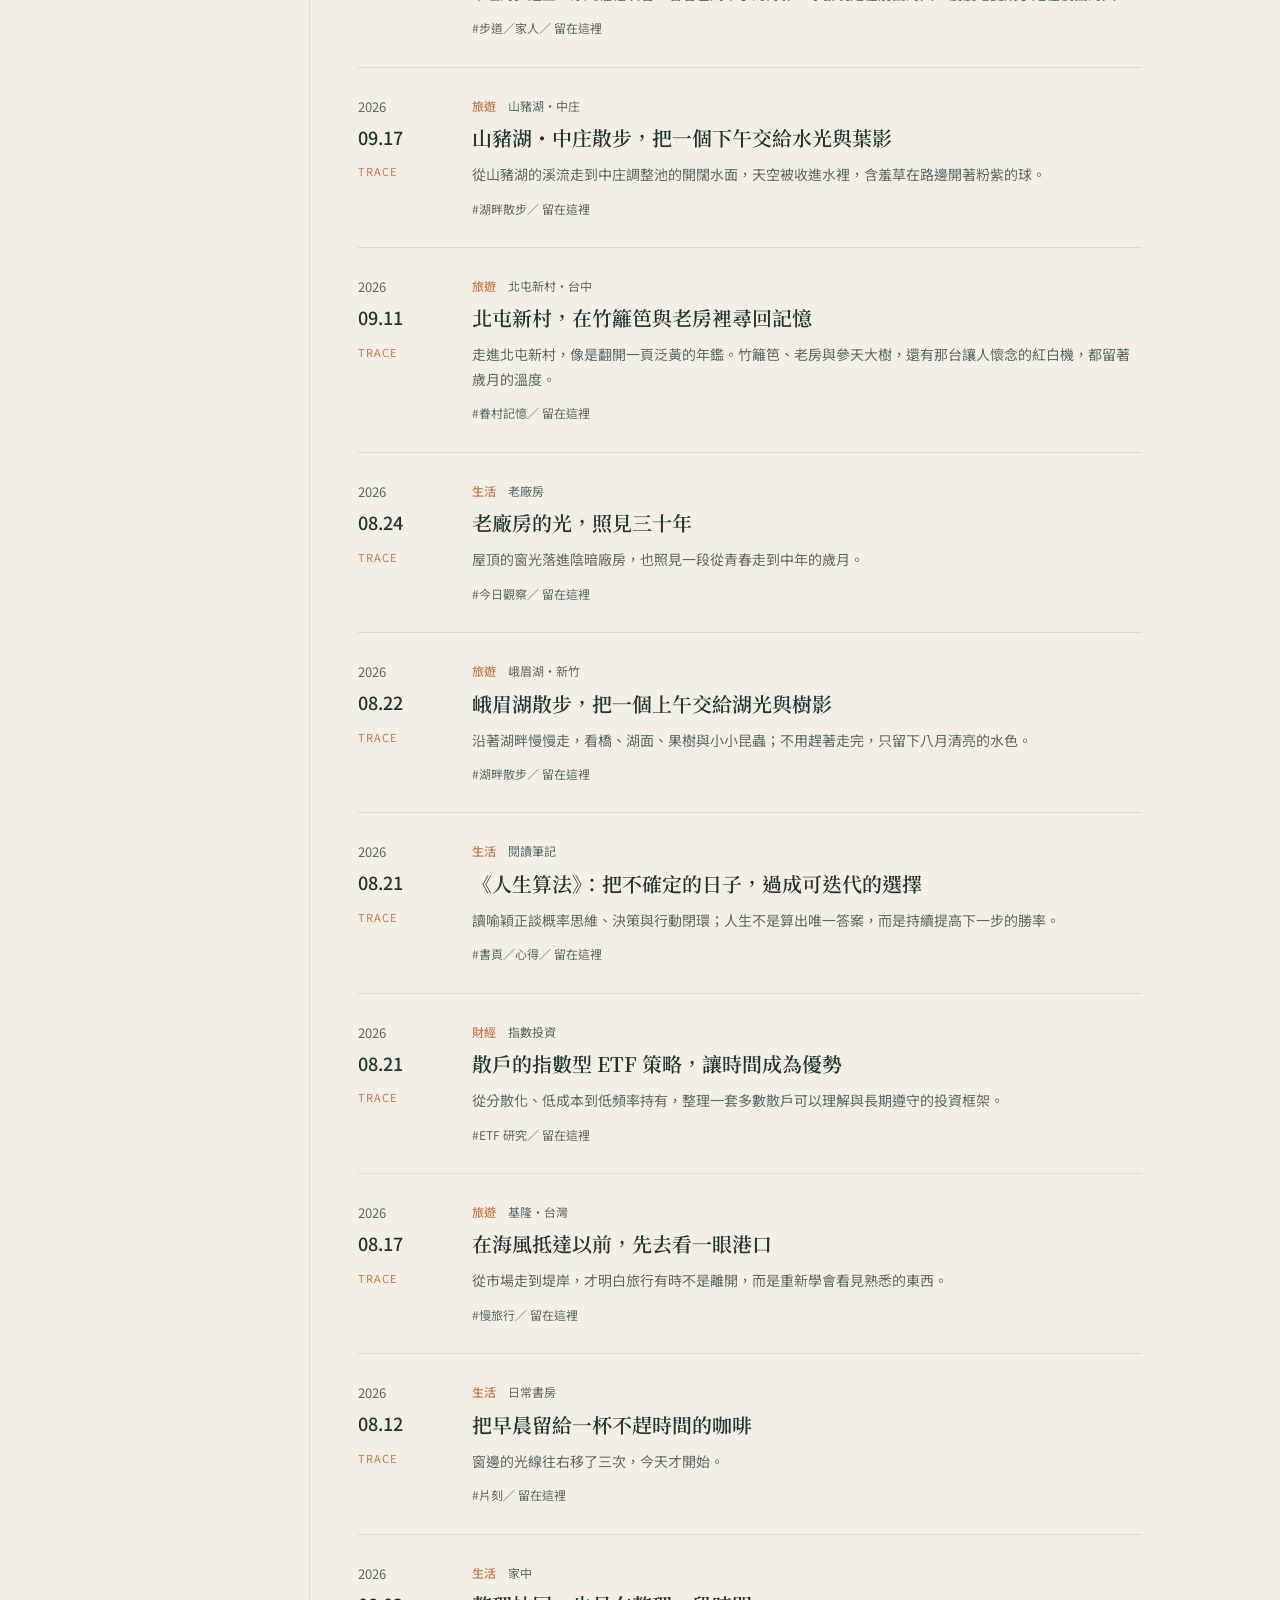
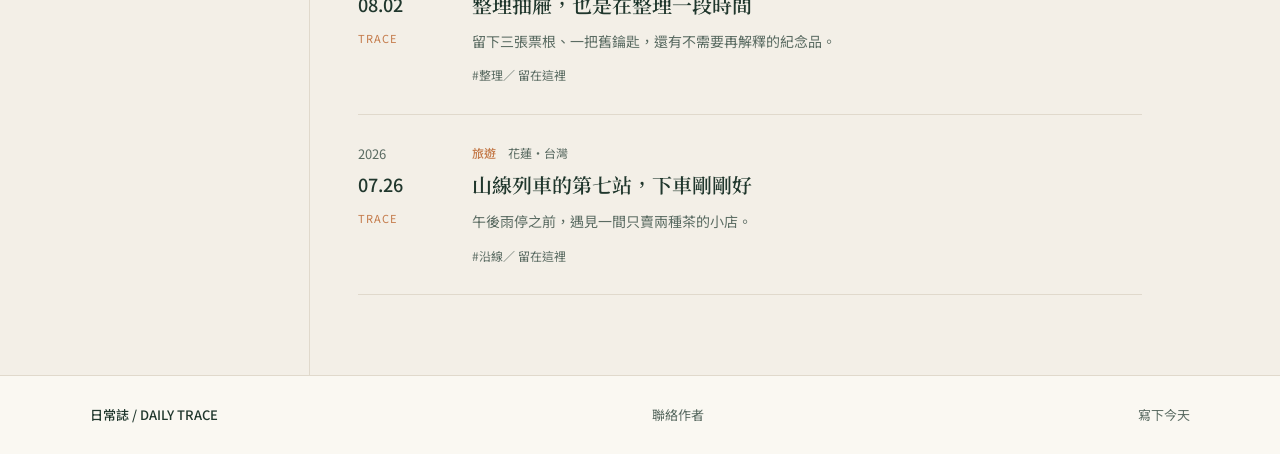
==== commit 048f71f4: "20261019太平山" ====
--- a/index.html
+++ b/index.html
@@ -66,10 +66,27 @@
 
       <div class="archive-header">
         <h3 id="archive-title">ARCHIVE / 全部</h3>
-        <div class="archive-meta" id="archive-meta">最近留下的頁 · 13 ENTRIES</div>
+        <div class="archive-meta" id="archive-meta">最近留下的頁 · 14 ENTRIES</div>
       </div>
 
       <div class="entry-list" id="all">
+
+        <article class="entry" data-cat="travel">
+          <div class="entry-date">
+            <span class="year">2026</span>
+            <span class="day">10.19</span>
+            <span class="trace">TRACE</span>
+          </div>
+          <div class="entry-body">
+            <div class="entry-meta">
+              <span class="tag">旅遊</span>
+              <span class="place">宜蘭・太平山</span>
+            </div>
+            <h3><a href="posts/2026-10-19-taiping.html">太平山，雲霧中的世外桃源</a></h3>
+            <p>海拔一千九百五十公尺，楓紅沿著中央階梯往上燒；蹦蹦車駛進林區，午後雲霧湧來。</p>
+            <div class="entry-footer">#太平山／楓紅／ 留在這裡</div>
+          </div>
+        </article>
 
         <article class="entry" data-cat="travel">
           <div class="entry-date">
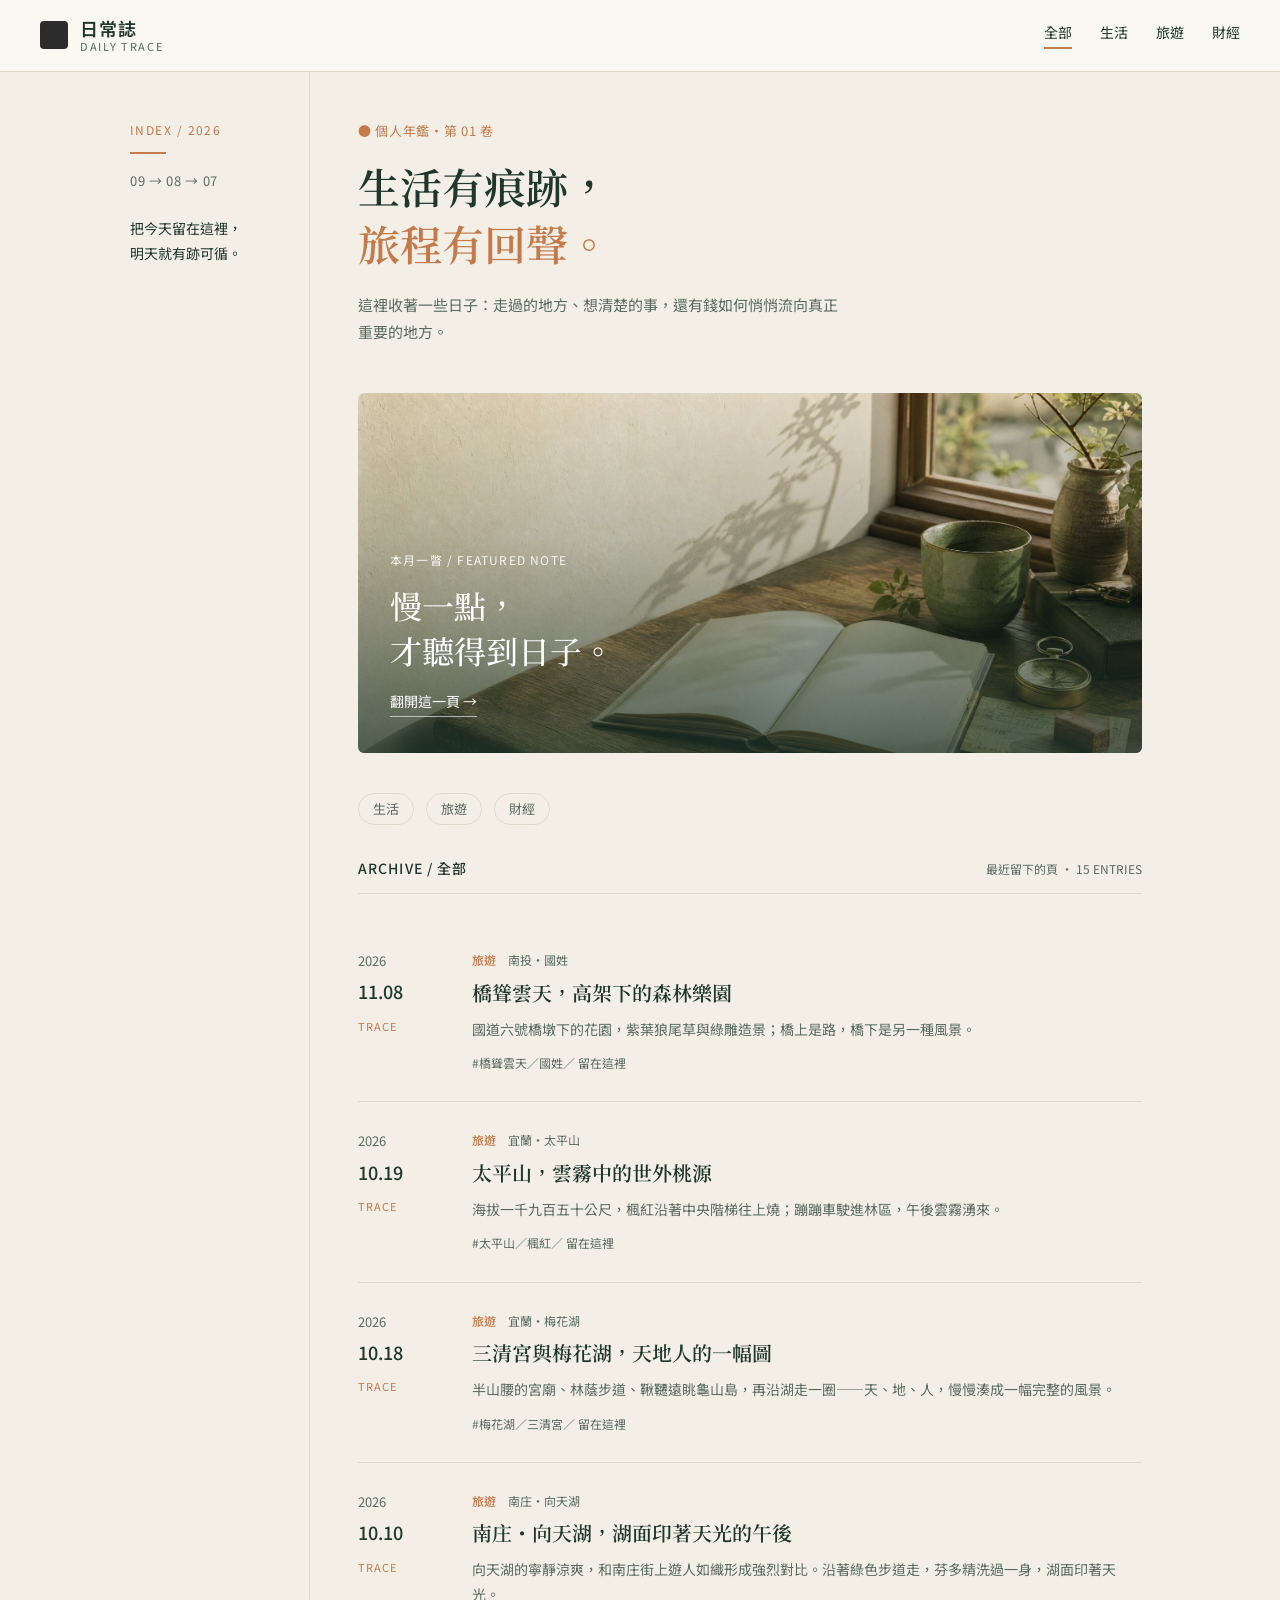
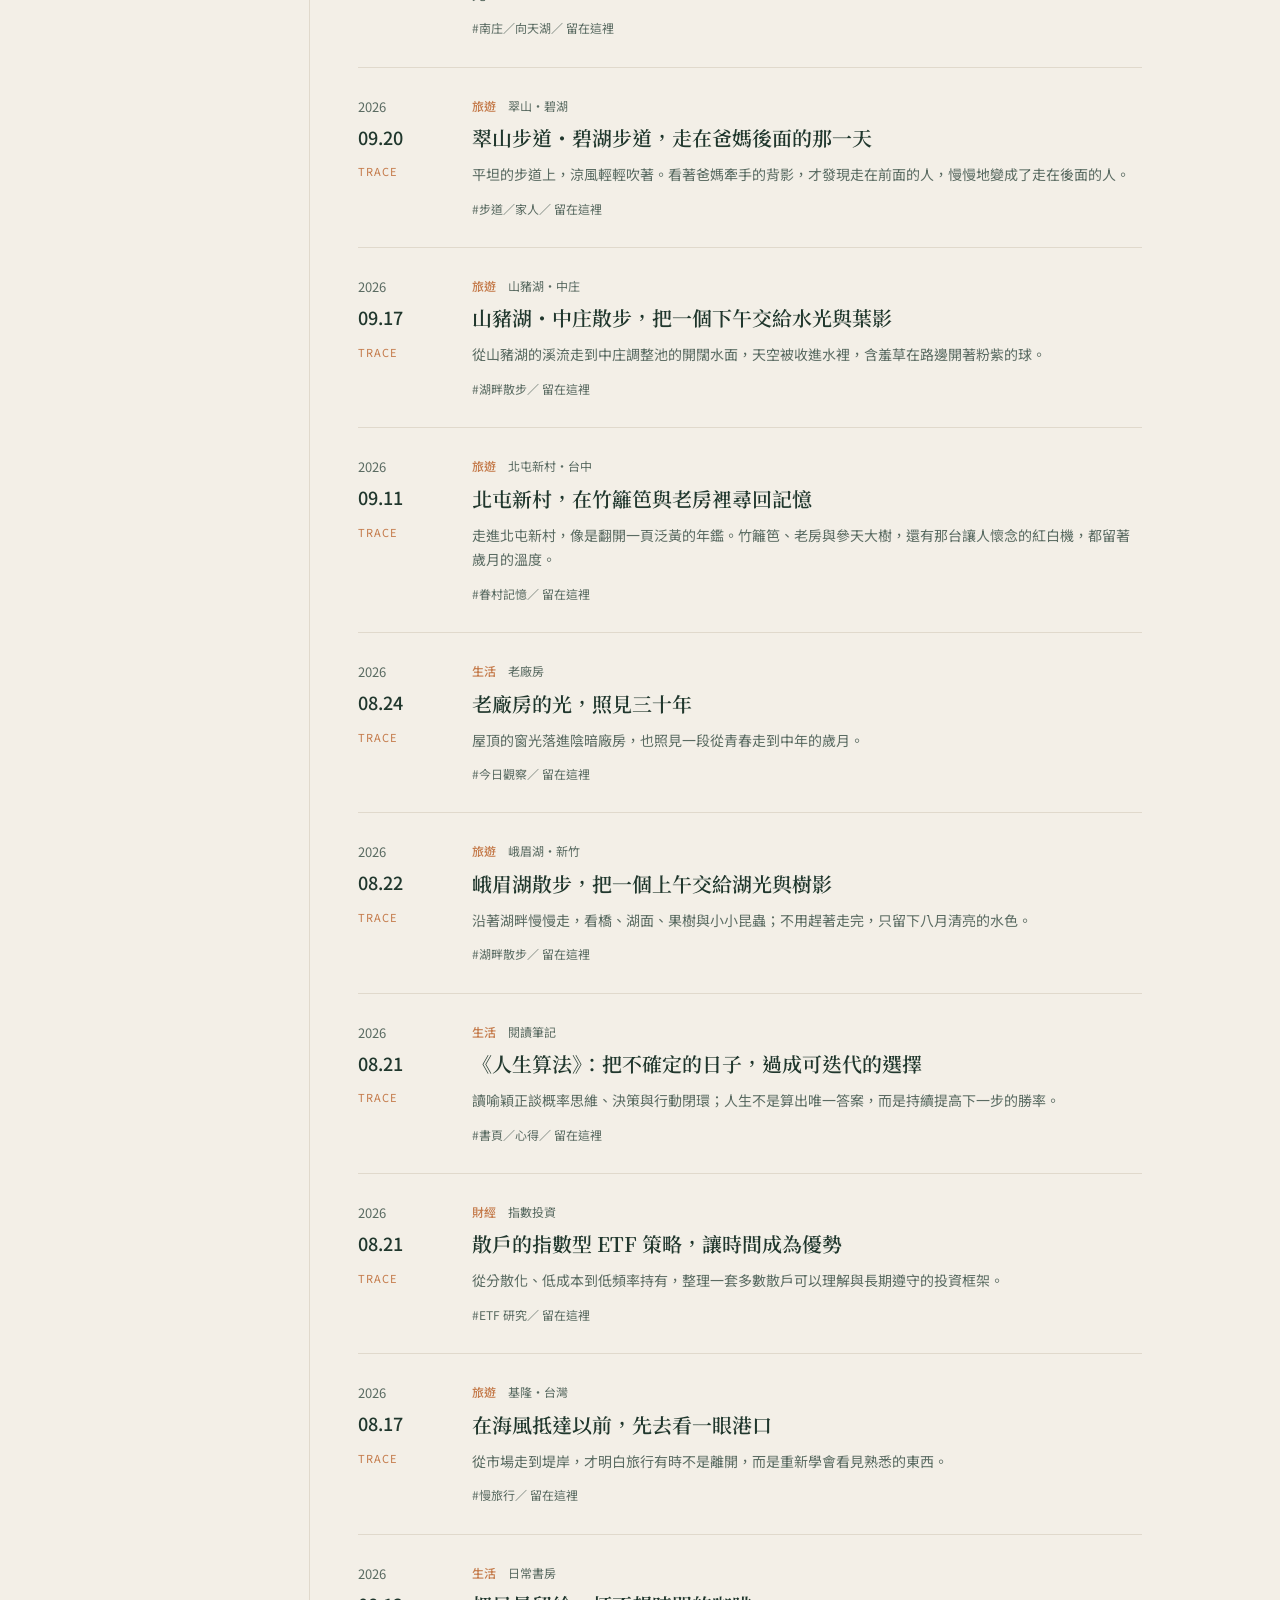
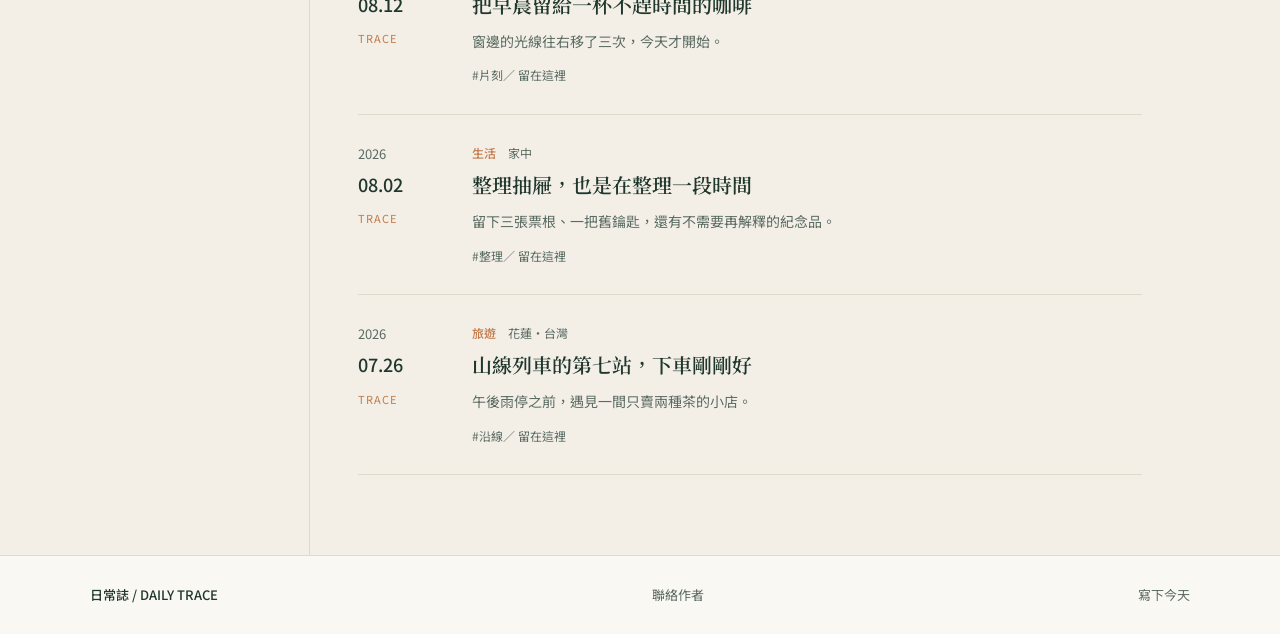
==== commit 309993fa: "20261108橋聳雲天" ====
--- a/index.html
+++ b/index.html
@@ -66,10 +66,27 @@
 
       <div class="archive-header">
         <h3 id="archive-title">ARCHIVE / 全部</h3>
-        <div class="archive-meta" id="archive-meta">最近留下的頁 · 14 ENTRIES</div>
+        <div class="archive-meta" id="archive-meta">最近留下的頁 · 15 ENTRIES</div>
       </div>
 
       <div class="entry-list" id="all">
+
+        <article class="entry" data-cat="travel">
+          <div class="entry-date">
+            <span class="year">2026</span>
+            <span class="day">11.08</span>
+            <span class="trace">TRACE</span>
+          </div>
+          <div class="entry-body">
+            <div class="entry-meta">
+              <span class="tag">旅遊</span>
+              <span class="place">南投・國姓</span>
+            </div>
+            <h3><a href="posts/2026-11-08-qiaosong.html">橋聳雲天，高架下的森林樂園</a></h3>
+            <p>國道六號橋墩下的花園，紫葉狼尾草與綠雕造景；橋上是路，橋下是另一種風景。</p>
+            <div class="entry-footer">#橋聳雲天／國姓／ 留在這裡</div>
+          </div>
+        </article>
 
         <article class="entry" data-cat="travel">
           <div class="entry-date">
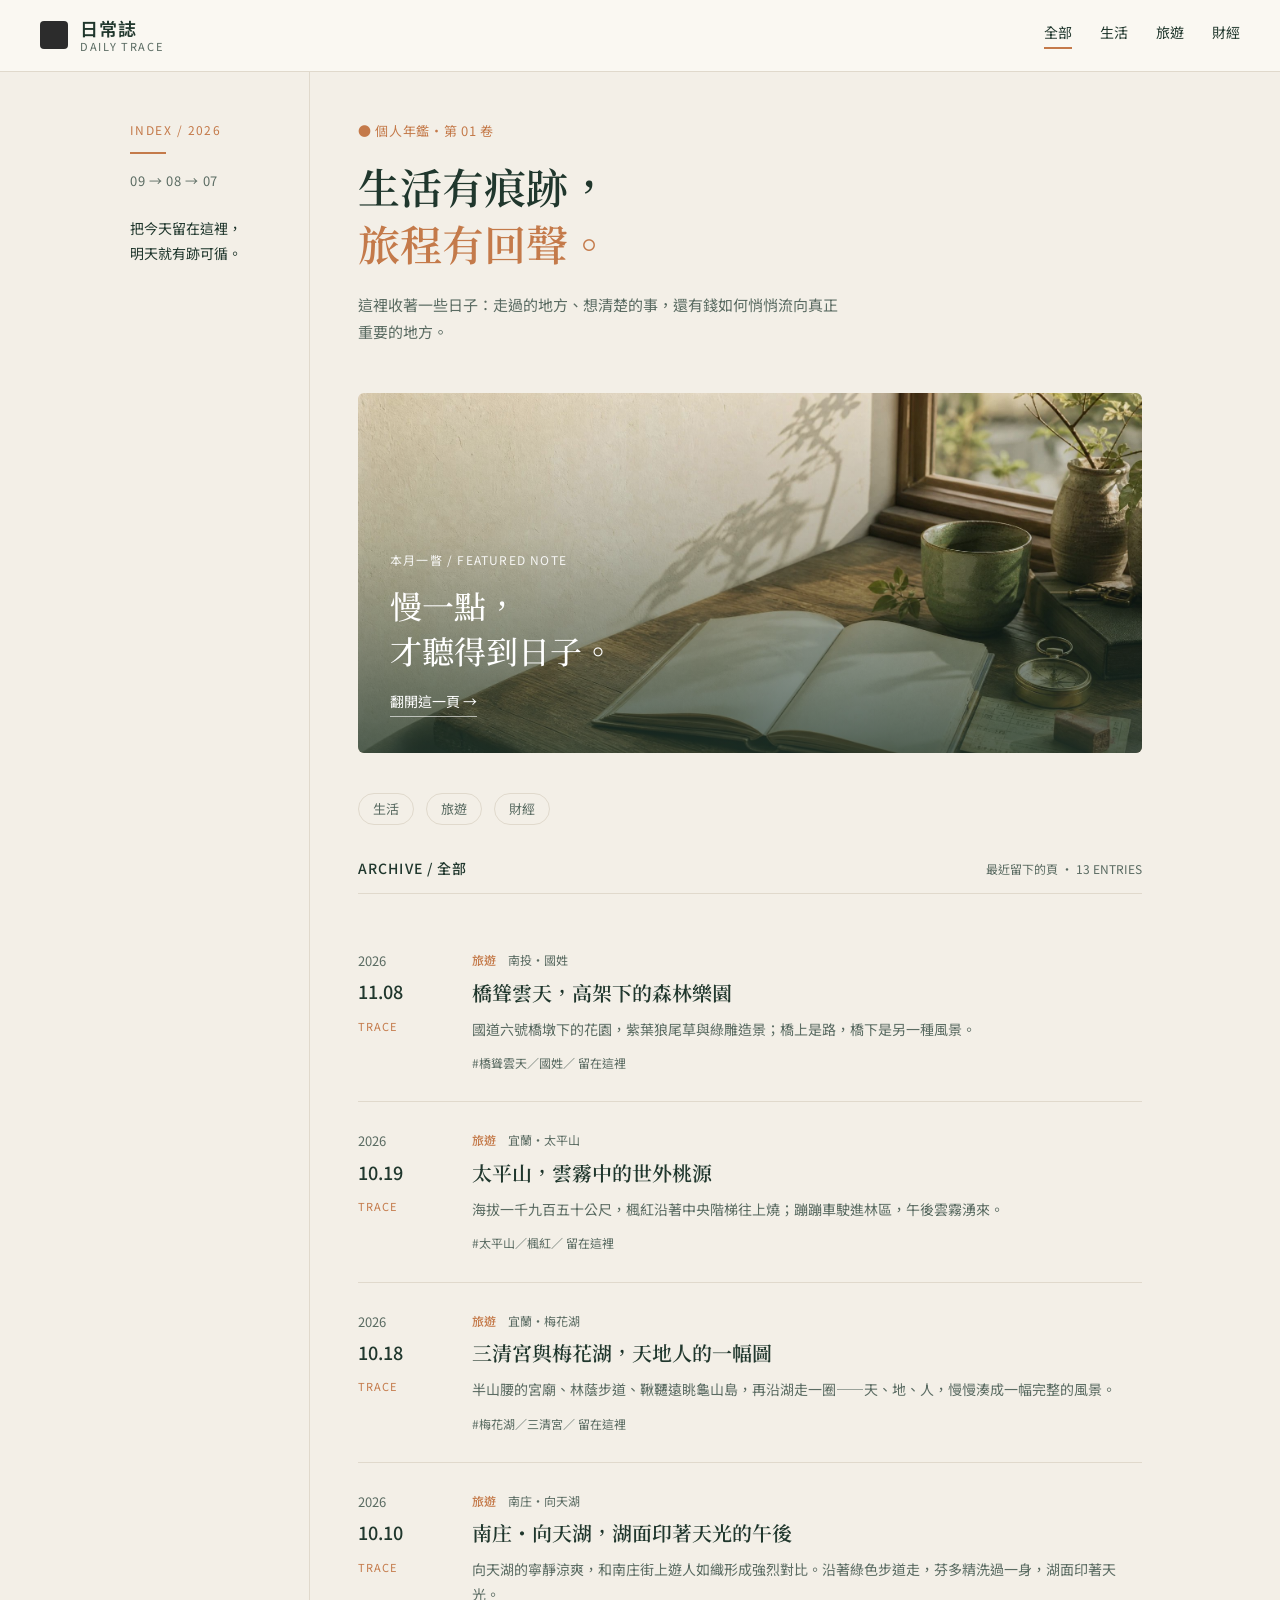
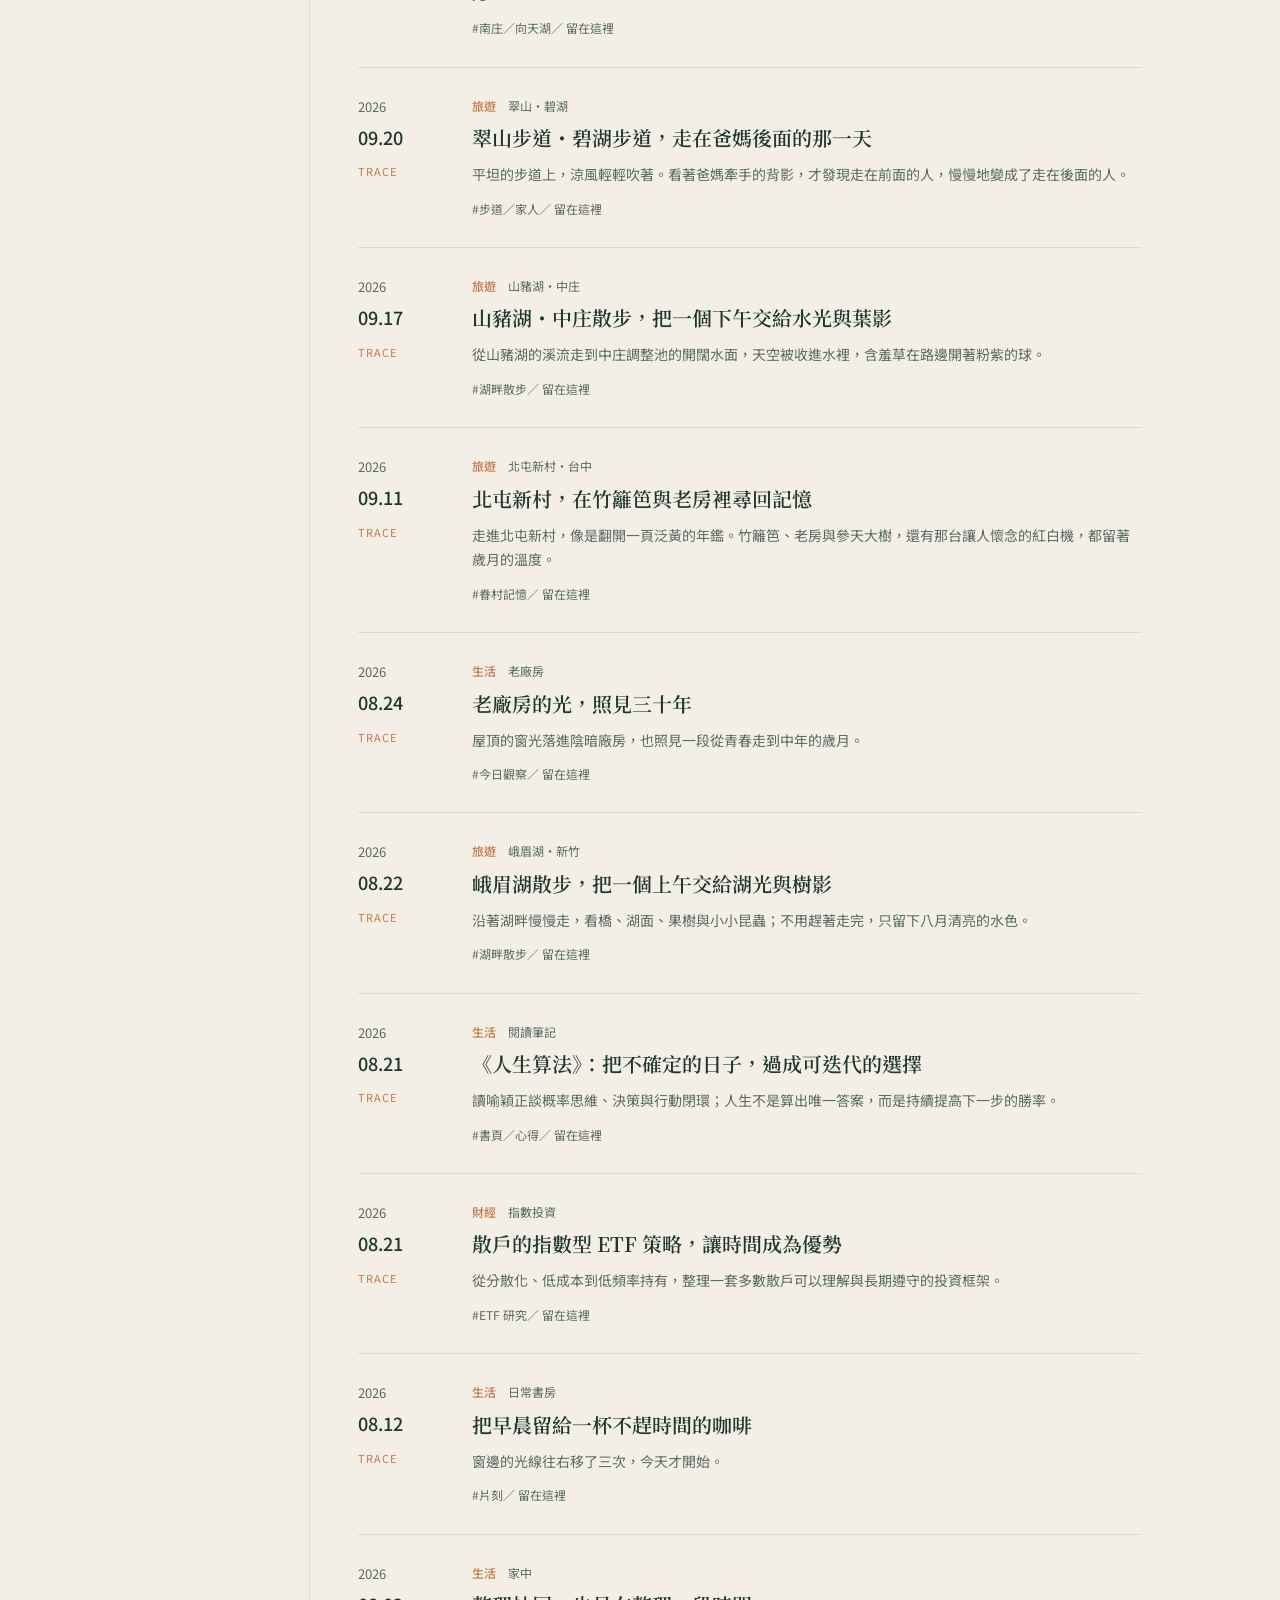
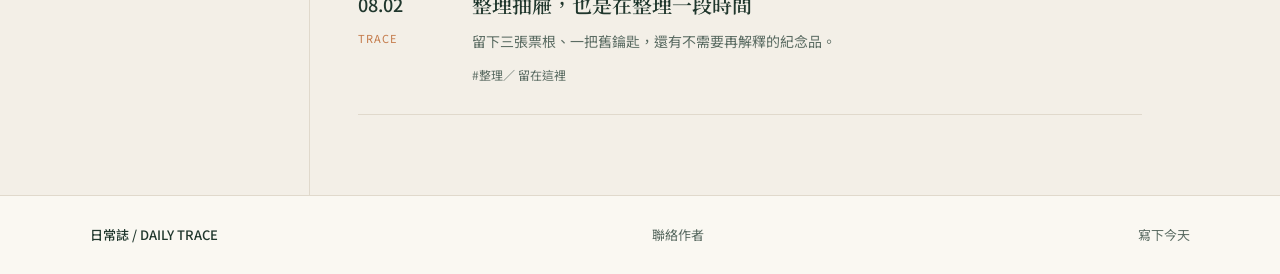
==== commit 21a3d5ca: "20261110 update" ====
--- a/index.html
+++ b/index.html
@@ -66,7 +66,7 @@
 
       <div class="archive-header">
         <h3 id="archive-title">ARCHIVE / 全部</h3>
-        <div class="archive-meta" id="archive-meta">最近留下的頁 · 15 ENTRIES</div>
+        <div class="archive-meta" id="archive-meta">最近留下的頁 · 13 ENTRIES</div>
       </div>
 
       <div class="entry-list" id="all">
@@ -258,23 +258,6 @@
           </div>
         </article>
 
-        <article class="entry" data-cat="travel">
-          <div class="entry-date">
-            <span class="year">2026</span>
-            <span class="day">08.17</span>
-            <span class="trace">TRACE</span>
-          </div>
-          <div class="entry-body">
-            <div class="entry-meta">
-              <span class="tag">旅遊</span>
-              <span class="place">基隆・台灣</span>
-            </div>
-            <h3><a href="#">在海風抵達以前，先去看一眼港口</a></h3>
-            <p>從市場走到堤岸，才明白旅行有時不是離開，而是重新學會看見熟悉的東西。</p>
-            <div class="entry-footer">#慢旅行／ 留在這裡</div>
-          </div>
-        </article>
-
         <article class="entry" data-cat="life">
           <div class="entry-date">
             <span class="year">2026</span>
@@ -306,23 +289,6 @@
             <h3><a href="#">整理抽屜，也是在整理一段時間</a></h3>
             <p>留下三張票根、一把舊鑰匙，還有不需要再解釋的紀念品。</p>
             <div class="entry-footer">#整理／ 留在這裡</div>
-          </div>
-        </article>
-
-        <article class="entry" data-cat="travel">
-          <div class="entry-date">
-            <span class="year">2026</span>
-            <span class="day">07.26</span>
-            <span class="trace">TRACE</span>
-          </div>
-          <div class="entry-body">
-            <div class="entry-meta">
-              <span class="tag">旅遊</span>
-              <span class="place">花蓮・台灣</span>
-            </div>
-            <h3><a href="#">山線列車的第七站，下車剛剛好</a></h3>
-            <p>午後雨停之前，遇見一間只賣兩種茶的小店。</p>
-            <div class="entry-footer">#沿線／ 留在這裡</div>
           </div>
         </article>
 
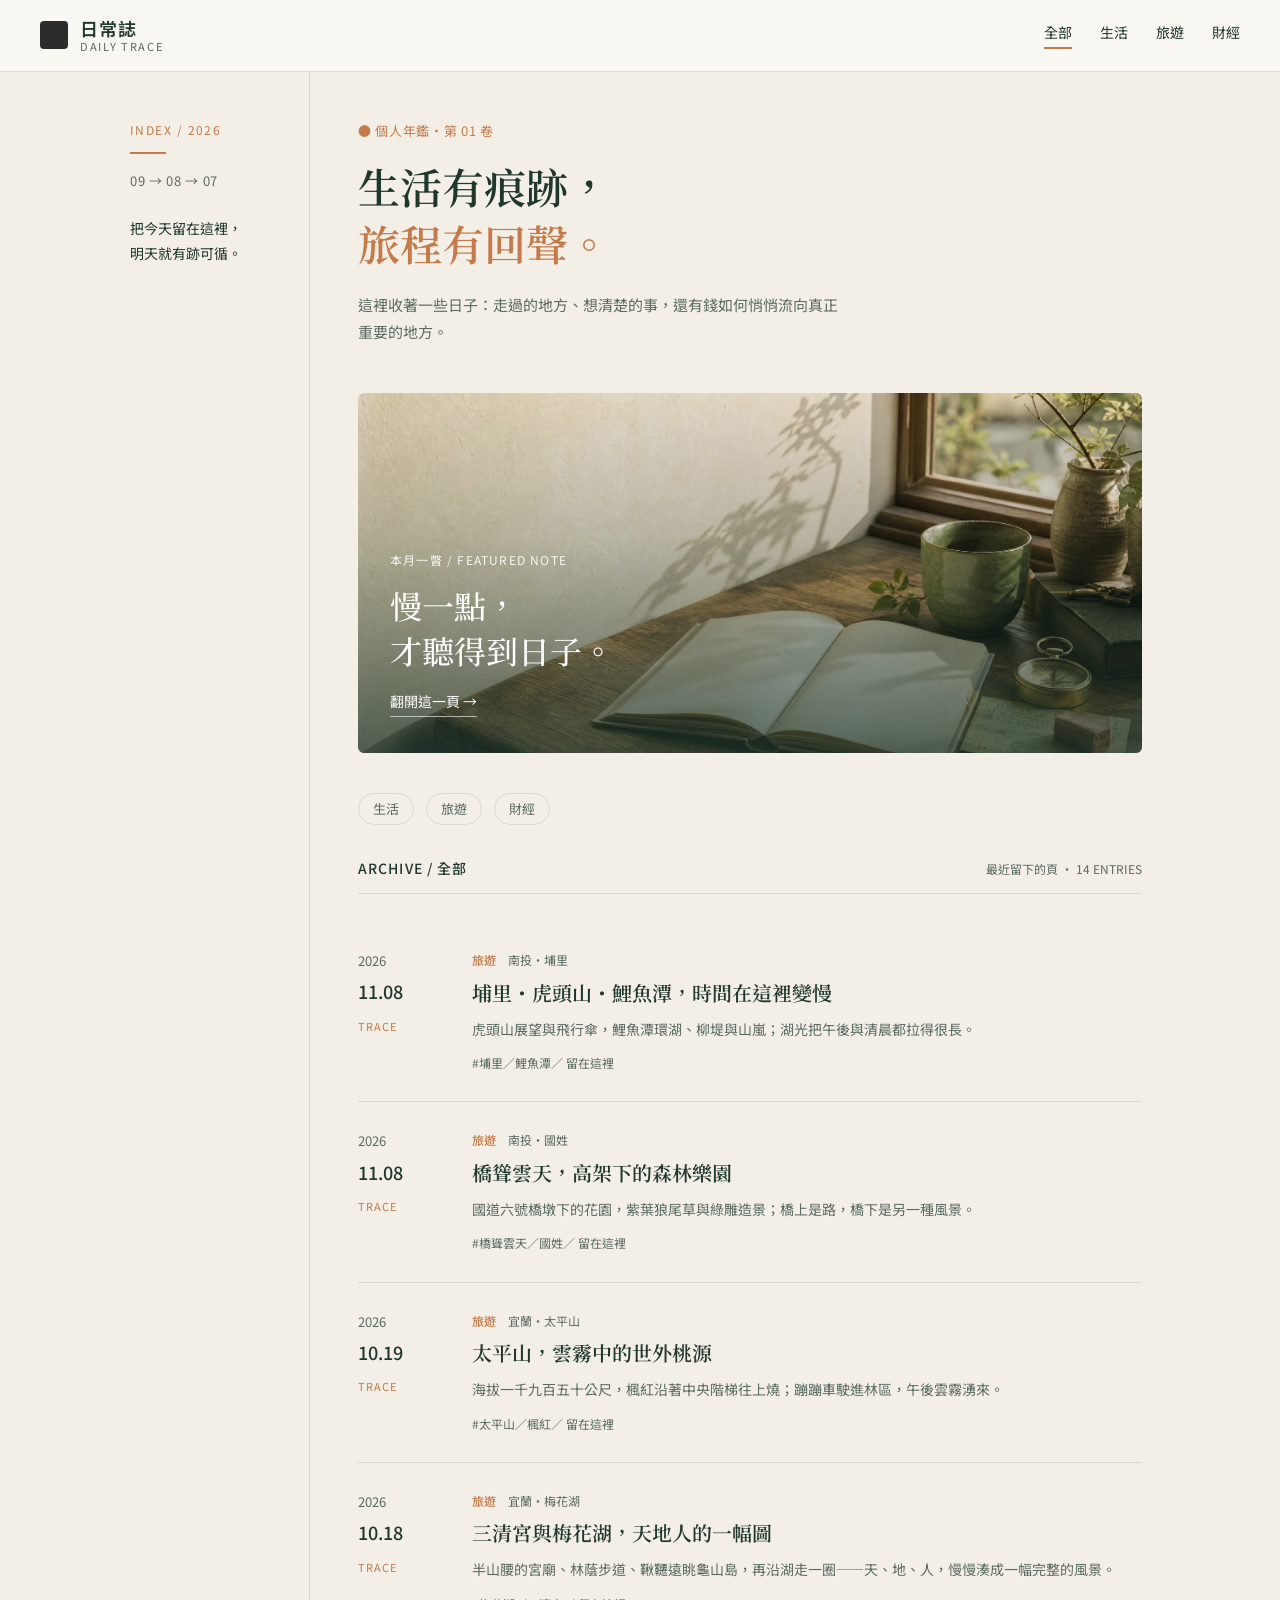
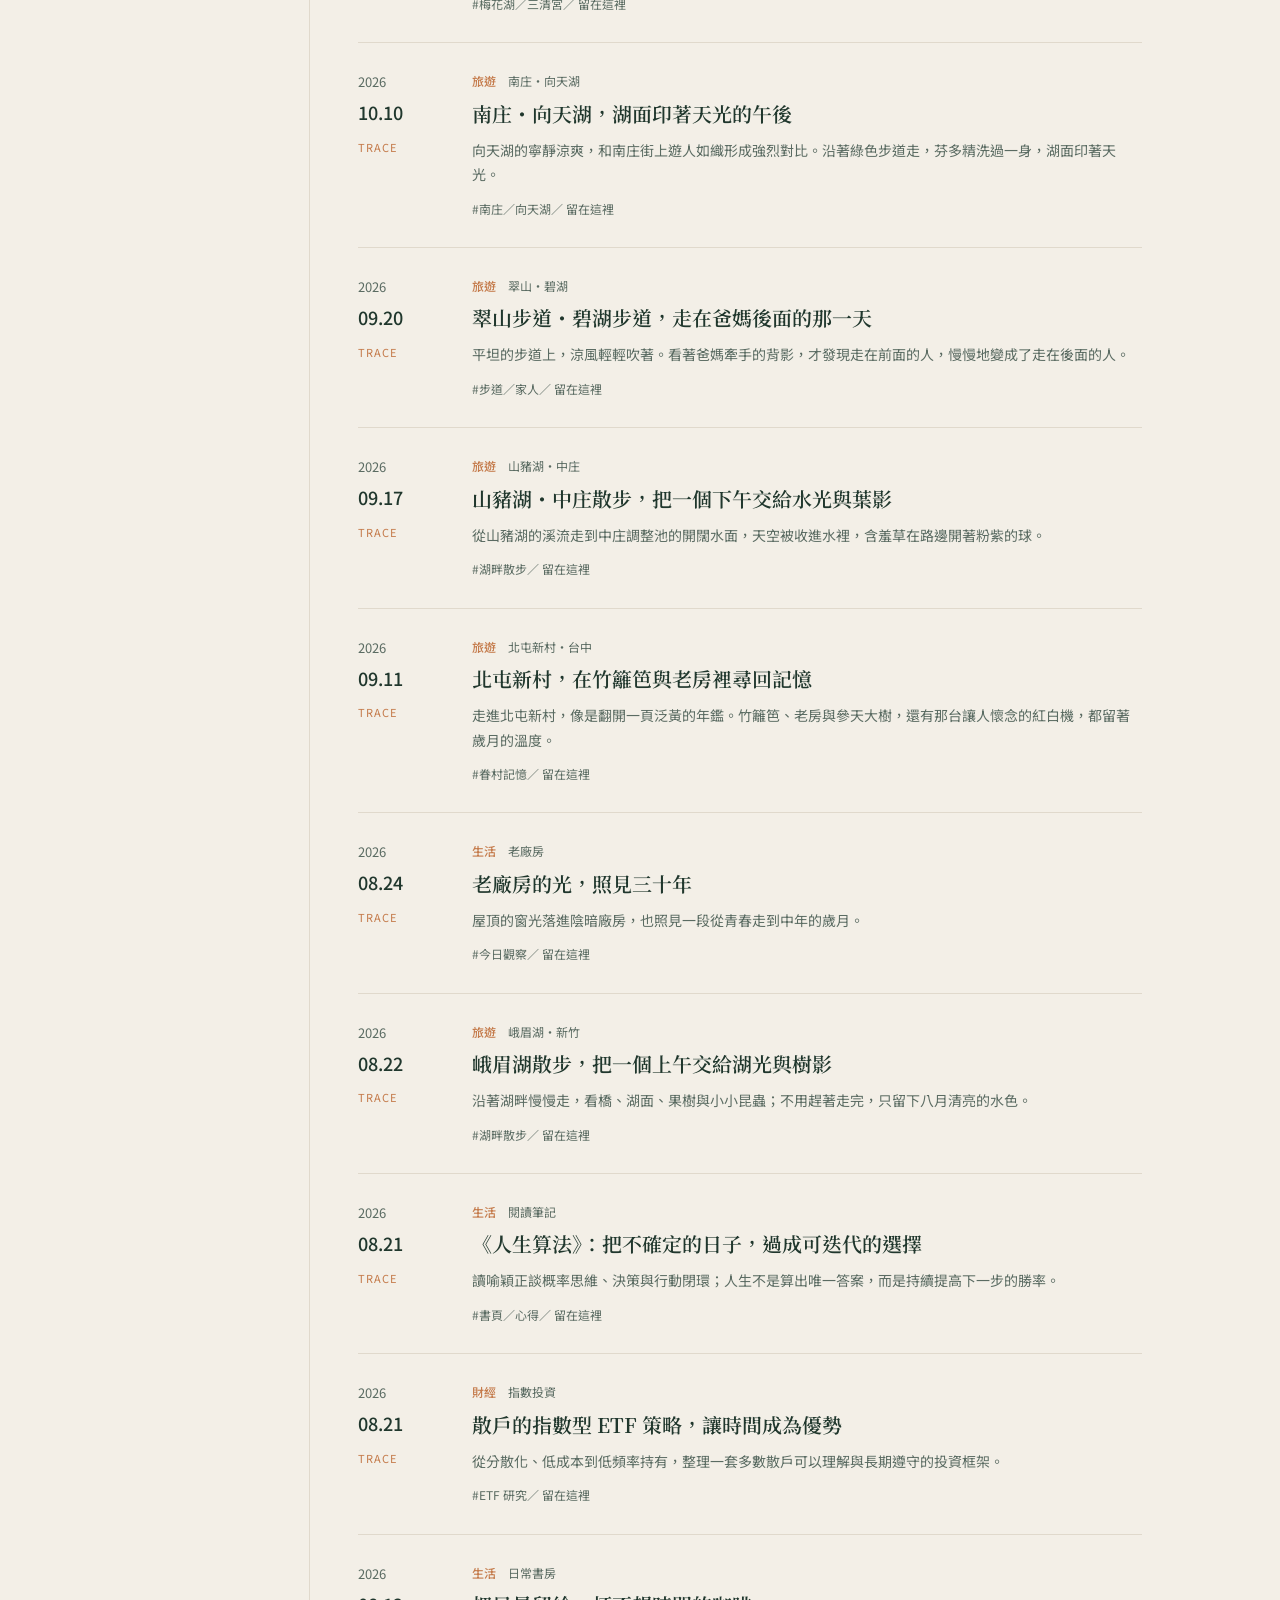
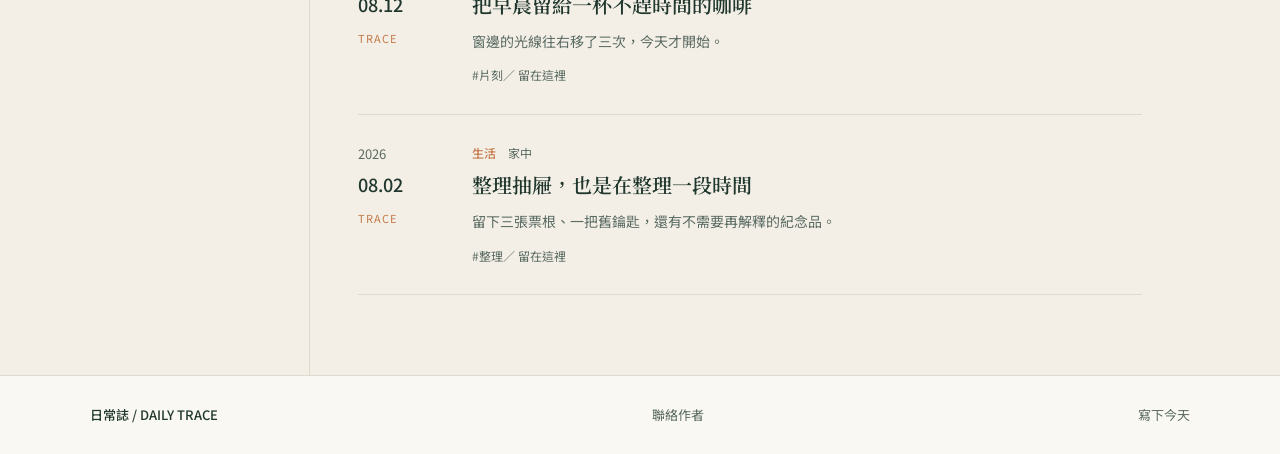
==== commit 8c323d19: "20261108Puli" ====
--- a/index.html
+++ b/index.html
@@ -66,10 +66,27 @@
 
       <div class="archive-header">
         <h3 id="archive-title">ARCHIVE / 全部</h3>
-        <div class="archive-meta" id="archive-meta">最近留下的頁 · 13 ENTRIES</div>
+        <div class="archive-meta" id="archive-meta">最近留下的頁 · 14 ENTRIES</div>
       </div>
 
       <div class="entry-list" id="all">
+
+        <article class="entry" data-cat="travel">
+          <div class="entry-date">
+            <span class="year">2026</span>
+            <span class="day">11.08</span>
+            <span class="trace">TRACE</span>
+          </div>
+          <div class="entry-body">
+            <div class="entry-meta">
+              <span class="tag">旅遊</span>
+              <span class="place">南投・埔里</span>
+            </div>
+            <h3><a href="posts/2026-11-08-puli.html">埔里・虎頭山・鯉魚潭，時間在這裡變慢</a></h3>
+            <p>虎頭山展望與飛行傘，鯉魚潭環湖、柳堤與山嵐；湖光把午後與清晨都拉得很長。</p>
+            <div class="entry-footer">#埔里／鯉魚潭／ 留在這裡</div>
+          </div>
+        </article>
 
         <article class="entry" data-cat="travel">
           <div class="entry-date">
